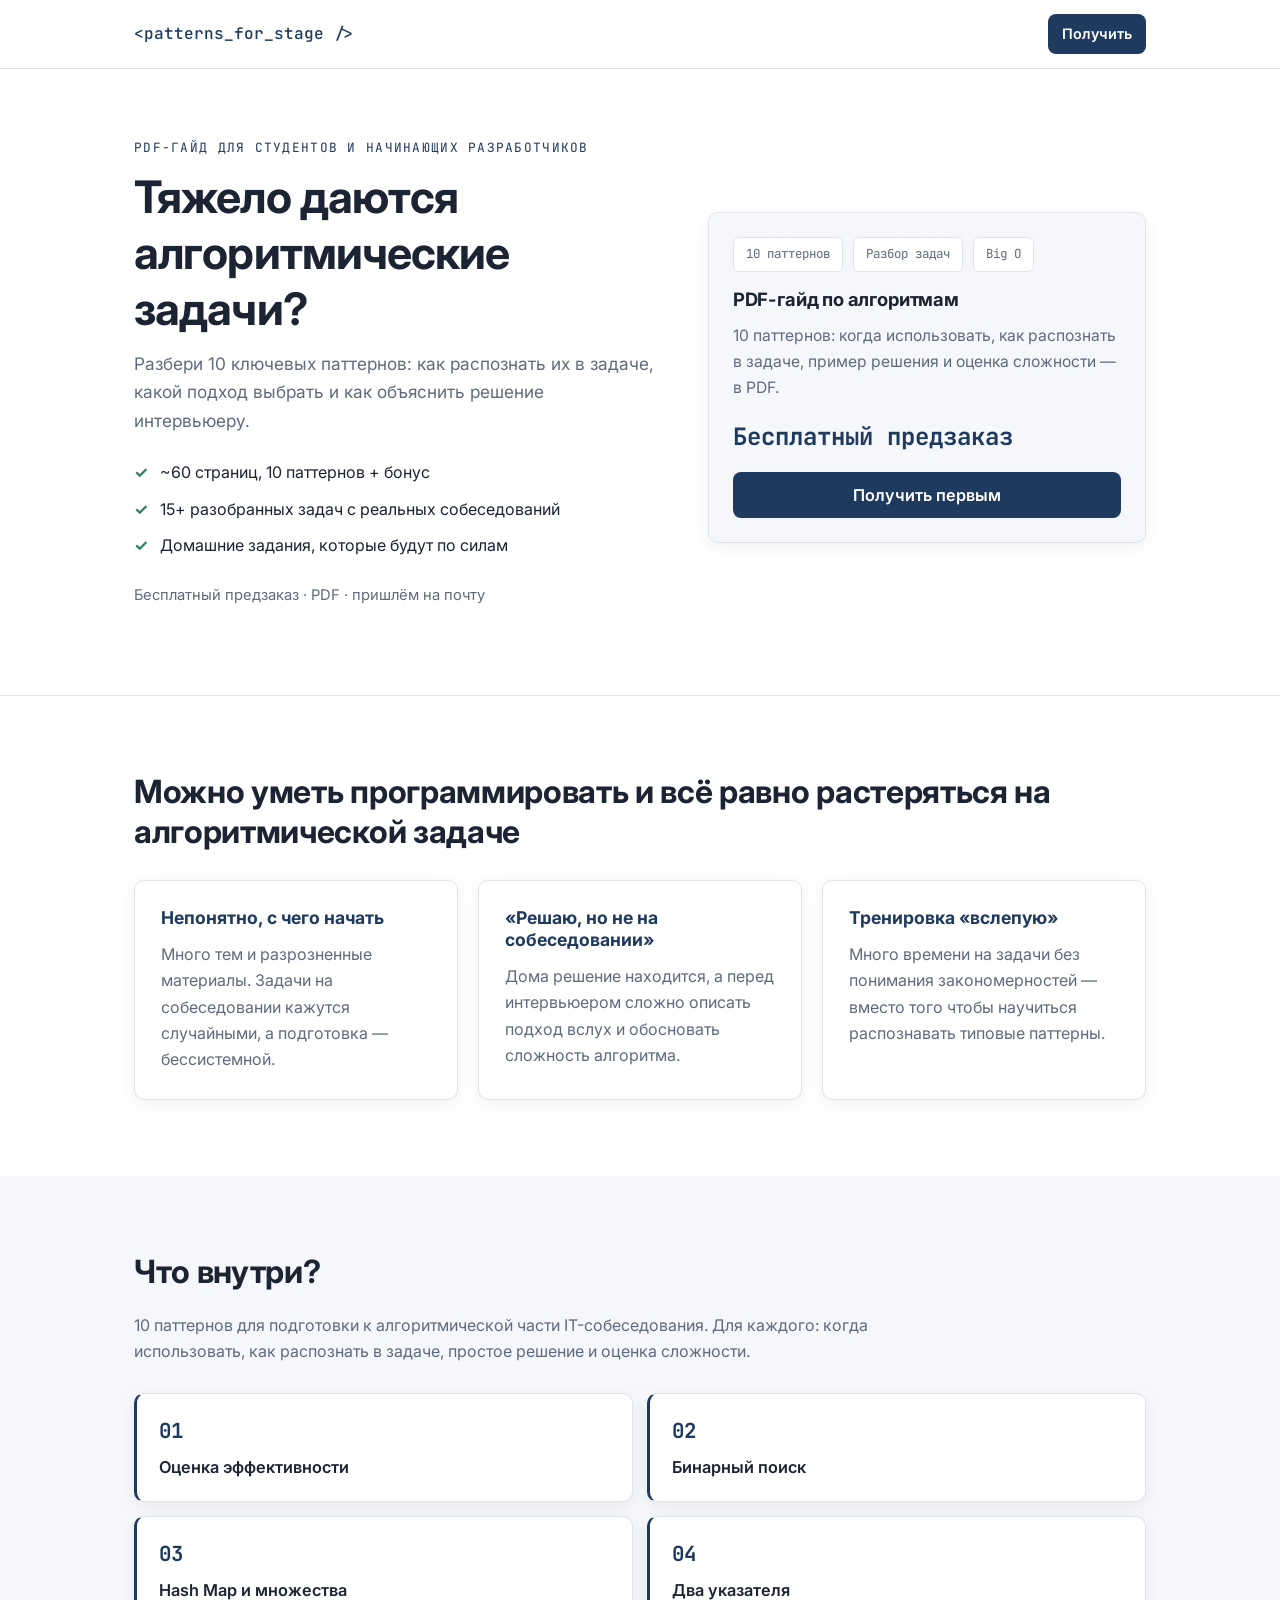
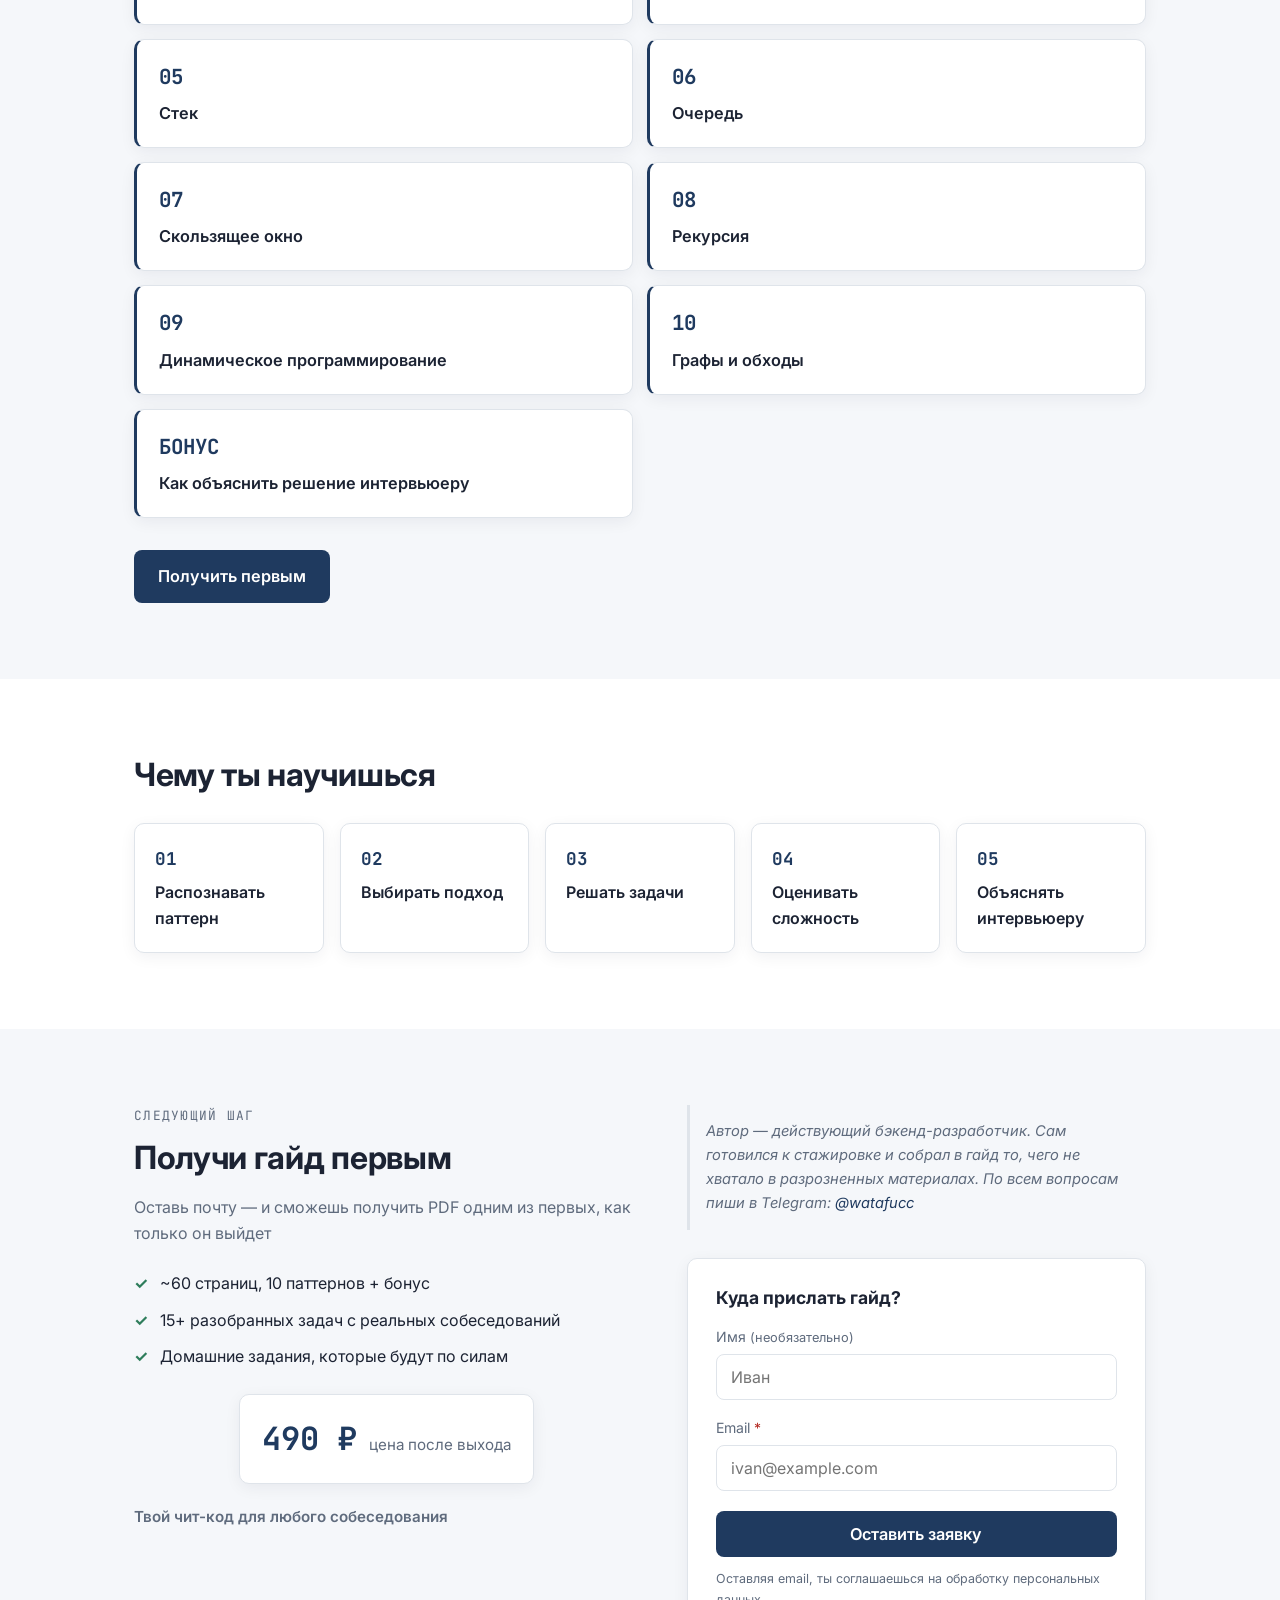
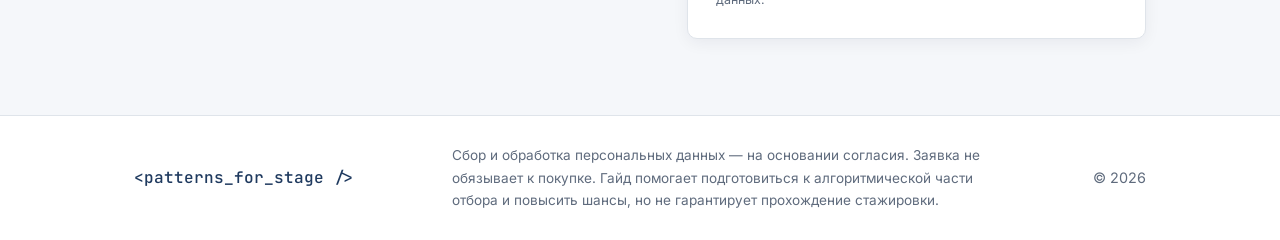
==== index.html @ c789da3f "добавил трекер-пиксель от ВК Рекламы" ====
<!DOCTYPE html>
<html lang="ru">
<head>
  <meta charset="UTF-8" />
  <meta name="viewport" content="width=device-width, initial-scale=1.0" />
  <meta name="description" content="PDF-гайд по алгоритмам: 10 паттернов для подготовки к техническому собеседованию, как распознать их в задаче и какой подход выбрать." />
  <title>PDF-гайд по алгоритмам для подготовки к IT-собеседованию</title>
  <link rel="preconnect" href="https://fonts.googleapis.com" />
  <link rel="preconnect" href="https://fonts.gstatic.com" crossorigin />
  <link href="https://fonts.googleapis.com/css2?family=JetBrains+Mono:wght@400;500;700&family=Inter:wght@400;500;600;700;800&display=swap" rel="stylesheet" />
  <link rel="stylesheet" href="styles.css" />
  <!-- Yandex.Metrika counter -->
  <script type="text/javascript">
      (function(m,e,t,r,i,k,a){
          m[i]=m[i]||function(){(m[i].a=m[i].a||[]).push(arguments)};
          m[i].l=1*new Date();
          for (var j = 0; j < document.scripts.length; j++) {if (document.scripts[j].src === r) { return; }}
          k=e.createElement(t),a=e.getElementsByTagName(t)[0],k.async=1,k.src=r,a.parentNode.insertBefore(k,a)
      })(window, document,'script','https://mc.yandex.ru/metrika/tag.js?id=112363676', 'ym');

      ym(112363676, 'init', {ssr:true, webvisor:true, clickmap:true, ecommerce:"dataLayer", referrer: document.referrer, url: location.href, accurateTrackBounce:true, trackLinks:true});
  </script>
  <noscript><div><img src="https://mc.yandex.ru/watch/112363676" style="position:absolute; left:-9999px;" alt="" /></div></noscript>
  <!-- /Yandex.Metrika counter -->
  <!-- Top.Mail.Ru counter -->
  <script type="text/javascript">
  var _tmr = window._tmr || (window._tmr = []);
  _tmr.push({id: "3796649", type: "pageView", start: (new Date()).getTime()});
  (function (d, w, id) {
    if (d.getElementById(id)) return;
    var ts = d.createElement("script"); ts.type = "text/javascript"; ts.async = true; ts.id = id;
    ts.src = "https://top-fwz1.mail.ru/js/code.js";
    var f = function () {var s = d.getElementsByTagName("script")[0]; s.parentNode.insertBefore(ts, s);};
    if (w.opera == "[object Opera]") { d.addEventListener("DOMContentLoaded", f, false); } else { f(); }
  })(document, window, "tmr-code");
  </script>
  <noscript><div><img src="https://top-fwz1.mail.ru/counter?id=3796649;js=na" style="position:absolute;left:-9999px;" alt="Top.Mail.Ru" /></div></noscript>
  <!-- /Top.Mail.Ru counter -->

</head>
<body>
  <header class="site-header">
    <div class="container header-inner">
      <span class="logo">&lt;patterns_for_stage /&gt;</span>
      <a href="#order" class="btn btn-sm btn-accent">Получить</a>
    </div>
  </header>

  <main>
    <!-- HERO -->
    <section class="hero" id="hero">
      <div class="container hero-inner">
        <div class="hero-copy">
          <p class="eyebrow">PDF-гайд для студентов и начинающих разработчиков</p>
          <h1>Тяжело даются алгоритмические задачи?</h1>
          <p class="hero-sub">
            Разбери 10 ключевых паттернов: как распознать их в задаче,
            какой подход выбрать и как объяснить решение интервьюеру.
          </p>
          <ul class="hero-checks">
            <li>~60 страниц, 10 паттернов + бонус</li>
            <li>15+ разобранных задач с реальных собеседований</li>
            <li>Домашние задания, которые будут по силам</li>
          </ul>
          <p class="hero-note">Бесплатный предзаказ · PDF · пришлём на почту</p>
        </div>
        <div class="hero-card">
          <div class="hero-card-tags">
            <span class="tag">10 паттернов</span>
            <span class="tag">Разбор задач</span>
            <span class="tag">Big O</span>
          </div>
          <h2 class="hero-card-title">PDF-гайд по алгоритмам</h2>
          <p class="hero-card-text">
            10 паттернов: когда использовать, как распознать
            в задаче, пример решения и оценка сложности — в PDF.
          </p>
          <div class="hero-card-price">Бесплатный предзаказ</div>
          <button class="btn btn-accent btn-lg btn-block" onclick="document.getElementById('order').scrollIntoView({behavior:'smooth'})">Получить первым</button>
        </div>
      </div>
    </section>

    <!-- PAINS -->
    <section class="section" id="pains">
      <div class="container">
        <h2>Можно уметь программировать и всё равно растеряться на алгоритмической задаче</h2>
        <div class="cards">
          <article class="card">
            <h3>Непонятно, с чего начать</h3>
            <p>Много тем и разрозненные материалы. Задачи на собеседовании кажутся случайными, а подготовка — бессистемной.</p>
          </article>
          <article class="card">
            <h3>«Решаю, но не на собеседовании»</h3>
            <p>Дома решение находится, а перед интервьюером сложно описать подход вслух и обосновать сложность алгоритма.</p>
          </article>
          <article class="card">
            <h3>Тренировка «вслепую»</h3>
            <p>Много времени на задачи без понимания закономерностей — вместо того чтобы научиться распознавать типовые паттерны.</p>
          </article>
        </div>
      </div>
    </section>

    <!-- CONTENT -->
    <section class="section section-alt" id="content">
      <div class="container">
        <h2>Что внутри?</h2>
        <p class="section-lead">
          10 паттернов для подготовки к алгоритмической части IT-собеседования.
          Для каждого: когда использовать, как распознать в задаче,
          простое решение и оценка сложности.
        </p>
        <ul class="structure-list">
          <li><span class="topic-num">01</span><span class="topic">Оценка эффективности</span></li>
          <li><span class="topic-num">02</span><span class="topic">Бинарный поиск</span></li>
          <li><span class="topic-num">03</span><span class="topic">Hash Map и множества</span></li>
          <li><span class="topic-num">04</span><span class="topic">Два указателя</span></li>
          <li><span class="topic-num">05</span><span class="topic">Стек</span></li>
          <li><span class="topic-num">06</span><span class="topic">Очередь</span></li>
          <li><span class="topic-num">07</span><span class="topic">Скользящее окно</span></li>
          <li><span class="topic-num">08</span><span class="topic">Рекурсия</span></li>
          <li><span class="topic-num">09</span><span class="topic">Динамическое программирование</span></li>
          <li><span class="topic-num">10</span><span class="topic">Графы и обходы</span></li>
          <li><span class="topic-num">БОНУС</span><span class="topic">Как объяснить решение интервьюеру</span></li>
        </ul>
        <a href="#order" class="btn btn-accent btn-lg">Получить первым</a>
      </div>
    </section>

    <!-- METHOD -->
    <section class="section" id="method">
      <div class="container">
        <h2>Чему ты научишься</h2>
        <ul class="method-steps">
          <li class="method-step">
            <span class="method-num">01</span>
            <span class="method-label">Распознавать паттерн</span>
          </li>
          <li class="method-step">
            <span class="method-num">02</span>
            <span class="method-label">Выбирать подход</span>
          </li>
          <li class="method-step">
            <span class="method-num">03</span>
            <span class="method-label">Решать задачи</span>
          </li>
          <li class="method-step">
            <span class="method-num">04</span>
            <span class="method-label">Оценивать сложность</span>
          </li>
          <li class="method-step">
            <span class="method-num">05</span>
            <span class="method-label">Объяснять интервьюеру</span>
          </li>
        </ul>
      </div>
    </section>

    <!-- ORDER / FORM -->
    <section class="section section-order" id="order">
      <div class="container order-inner">
        <div class="order-copy">
          <p class="eyebrow">Следующий шаг</p>
          <h2>Получи гайд первым</h2>
          <p>
            Оставь почту — и сможешь получить PDF одним из первых, как только он
            выйдет
          </p>
          <ul class="hero-checks">
            <li>~60 страниц, 10 паттернов + бонус</li>
            <li>15+ разобранных задач с реальных собеседований</li>
            <li>Домашние задания, которые будут по силам</li>
          </ul>
          <div class="order-price">
            <span class="order-price-amount">490 ₽</span>
            <span class="order-price-label">цена после выхода</span>
          </div>
          <p class="order-note">Твой чит-код для любого собеседования</p>
        </div>
        <div class="order-aside">
          <p class="author-note">
            Автор — действующий бэкенд-разработчик. Сам готовился к стажировке
            и собрал в гайд то, чего не хватало в разрозненных материалах.
            По всем вопросам пиши в Telegram:
            <a href="https://t.me/watafucc" target="_blank" rel="noopener">@watafucc</a>
          </p>
          <form class="lead-form" id="lead-form" novalidate>
            <h3>Куда прислать гайд?</h3>
            <label for="name">Имя <span class="optional">(необязательно)</span></label>
            <input type="text" id="name" name="name" placeholder="Иван" />
            <label for="email">Email <span class="required">*</span></label>
            <input type="email" id="email" name="email" placeholder="ivan@example.com" required />

            <button type="submit" class="btn btn-accent btn-lg btn-block" id="submit-btn">Оставить заявку</button>
            <p class="form-status" id="form-status" role="status"></p>
            <p class="form-privacy">Оставляя email, ты соглашаешься на обработку персональных данных.</p>
          </form>
        </div>
      </div>
    </section>
  </main>

  <footer class="site-footer">
    <div class="container footer-inner">
      <span class="logo">&lt;patterns_for_stage /&gt;</span>
      <p class="footer-note">
        Сбор и обработка персональных данных — на основании согласия. Заявка не
        обязывает к покупке. Гайд помогает подготовиться к алгоритмической
        части отбора и повысить шансы, но не гарантирует прохождение стажировки.
      </p>
      <span class="footer-year">© 2026</span>
    </div>
  </footer>

  <script src="script.js"></script>
</body>
</html>
---- styles.css ----
:root {
  --bg: #ffffff;
  --bg-alt: #f5f7fa;
  --surface: #ffffff;
  --border: #dfe4ea;
  --text: #1c2333;
  --text-dim: #5f6b7d;
  --accent: #1f3a5f;
  --accent-strong: #162a44;
  --accent-contrast: #ffffff;
  --ok: #2e7d5b;
  --err: #b3261e;

  --font-sans: "Inter", system-ui, -apple-system, "Segoe UI", sans-serif;
  --font-mono: "JetBrains Mono", ui-monospace, "SFMono-Regular", monospace;

  --radius: 10px;
  --container: 1060px;
  --shadow: 0 4px 16px rgba(15, 25, 45, 0.06);
}

* { box-sizing: border-box; }

html { scroll-behavior: smooth; }

body {
  margin: 0;
  font-family: var(--font-sans);
  background: var(--bg);
  color: var(--text);
  line-height: 1.65;
  -webkit-font-smoothing: antialiased;
}

.container {
  width: 100%;
  max-width: var(--container);
  margin: 0 auto;
  padding: 0 24px;
}

h1, h2, h3 { line-height: 1.25; margin: 0 0 12px; font-weight: 700; }

h1 { font-size: clamp(1.9rem, 4.5vw, 2.8rem); letter-spacing: -0.02em; }
h2 { font-size: clamp(1.4rem, 3.4vw, 2rem); letter-spacing: -0.01em; }
h3 { font-size: 1.1rem; }

p { margin: 0 0 12px; }

a { color: var(--accent); text-decoration: none; }
a:hover { text-decoration: underline; }

/* ------- Header ------- */
.site-header {
  position: sticky;
  top: 0;
  z-index: 20;
  background: rgba(255, 255, 255, 0.92);
  backdrop-filter: blur(8px);
  border-bottom: 1px solid var(--border);
}
.header-inner {
  display: flex;
  align-items: center;
  justify-content: space-between;
  gap: 16px;
  padding-top: 14px;
  padding-bottom: 14px;
}
.logo {
  font-family: var(--font-mono);
  font-weight: 500;
  color: var(--accent);
  white-space: nowrap;
}
.header-nav {
  display: flex;
  align-items: center;
  gap: 20px;
  font-size: 0.95rem;
}
.header-nav > a:not(.btn) { color: var(--text-dim); }
.header-nav > a:not(.btn):hover { color: var(--text); }

/* ------- Buttons ------- */
.btn {
  display: inline-flex;
  align-items: center;
  justify-content: center;
  text-align: center;
  gap: 8px;
  border: 1px solid var(--border);
  background: var(--surface);
  color: var(--text);
  border-radius: 8px;
  padding: 11px 18px;
  font-weight: 600;
  font-size: 1rem;
  cursor: pointer;
  transition: background 0.12s ease, box-shadow 0.12s ease;
  text-decoration: none;
  font-family: var(--font-sans);
}
.btn:hover { text-decoration: none; background: var(--bg-alt); }
.btn-sm { padding: 8px 14px; font-size: 0.9rem; }
.btn-lg { padding: 13px 24px; font-size: 1.02rem; }
.btn-block { width: 100%; }
.btn-accent { background: var(--accent); color: var(--accent-contrast); border: none; }
.btn-accent:hover { background: var(--accent-strong); }
.btn:disabled { opacity: 0.6; cursor: not-allowed; }

/* ------- Sections ------- */
.section { padding: 76px 0; }
.section-alt { background: var(--bg-alt); }

.eyebrow {
  font-family: var(--font-mono);
  font-size: 0.8rem;
  text-transform: uppercase;
  letter-spacing: 0.1em;
  color: var(--accent);
  margin-bottom: 12px;
}
.section .container > h2 { margin-bottom: 28px; }
.section-lead { color: var(--text-dim); max-width: 52rem; margin: -8px 0 28px; }
.section-note { color: var(--text-dim); margin: 4px 0 28px; font-size: 0.95rem; }

/* ------- Hero ------- */
.hero {
  padding: 68px 0 76px;
  border-bottom: 1px solid var(--border);
  background: var(--bg);
}
.hero-inner {
  display: grid;
  grid-template-columns: 1.2fr 1fr;
  gap: 48px;
  align-items: center;
}
.hero-sub { font-size: 1.08rem; color: var(--text-dim); max-width: 34rem; }
.hero-offer { font-size: 1.05rem; color: var(--text); max-width: 34rem; margin-top: 20px; }
.hero-note { color: var(--text-dim); font-size: 0.92rem; margin-top: 20px; }

.hero-checks { list-style: none; padding: 0; margin: 24px 0 24px; display: grid; gap: 10px; }
.hero-checks li { position: relative; padding-left: 26px; color: var(--text); }
.hero-checks li::before {
  content: "✓";
  position: absolute;
  left: 0;
  top: 0;
  color: var(--ok);
  font-weight: 700;
}

.hero-card {
  background: var(--bg-alt);
  border: 1px solid var(--border);
  border-radius: var(--radius);
  padding: 24px;
  box-shadow: var(--shadow);
}
.hero-card-title { margin: 0 0 12px; font-size: 1.15rem; }
.hero-card-text { color: var(--text-dim); margin: 0 0 16px; font-size: 0.98rem; }
.hero-card-price {
  font-family: var(--font-mono);
  font-size: 1.5rem;
  font-weight: 700;
  color: var(--accent);
  margin-bottom: 16px;
}
.hero-card-tags { display: flex; gap: 10px; flex-wrap: wrap; margin-bottom: 16px; }
.tag {
  font-family: var(--font-mono);
  font-size: 0.78rem;
  padding: 6px 12px;
  border: 1px solid var(--border);
  border-radius: 6px;
  color: var(--text-dim);
  background: var(--bg);
}

/* ------- Cards (pains) ------- */
.cards { display: grid; grid-template-columns: repeat(3, 1fr); gap: 20px; }
.card {
  background: var(--surface);
  border: 1px solid var(--border);
  border-radius: var(--radius);
  padding: 26px;
  box-shadow: var(--shadow);
}
.card h3 { color: var(--accent); }
.card p { color: var(--text-dim); margin: 0; }

/* ------- Benefits ------- */
.benefits { display: grid; gap: 16px; }
.benefit {
  display: flex;
  gap: 20px;
  background: var(--surface);
  border: 1px solid var(--border);
  border-radius: var(--radius);
  padding: 20px 24px;
  box-shadow: var(--shadow);
  align-items: flex-start;
}
.benefit-num {
  font-family: var(--font-mono);
  color: var(--accent);
  font-size: 1.1rem;
  font-weight: 600;
  flex-shrink: 0;
  padding-top: 2px;
}
.benefit p { color: var(--text-dim); margin: 0; }
.benefit h3 { margin-bottom: 6px; }

/* ------- Structure ------- */
.structure-list {
  list-style: none;
  padding: 0;
  margin: 0;
  display: grid;
  grid-template-columns: repeat(2, 1fr);
  gap: 14px;
}
.structure-list li {
  display: flex;
  flex-direction: column;
  gap: 6px;
  background: var(--surface);
  border: 1px solid var(--border);
  border-left: 3px solid var(--accent);
  border-radius: var(--radius);
  padding: 20px 22px;
  box-shadow: var(--shadow);
  transition: transform 0.12s ease, box-shadow 0.12s ease, border-color 0.12s ease;
}
.structure-list li:hover {
  transform: translateY(-2px);
  box-shadow: 0 8px 20px rgba(15, 25, 45, 0.1);
  border-left-color: var(--accent-strong);
}
.topic { font-weight: 600; font-size: 1.02rem; }
.topic-num {
  font-family: var(--font-mono);
  color: var(--accent);
  font-size: 1.3rem;
  font-weight: 700;
}

#content .btn { margin-top: 32px; }

/* ------- Method ------- */
.method-steps {
  list-style: none;
  padding: 0;
  margin: 0;
  display: grid;
  grid-template-columns: repeat(5, 1fr);
  gap: 16px;
}
.method-step {
  display: flex;
  flex-direction: column;
  gap: 6px;
  background: var(--surface);
  border: 1px solid var(--border);
  border-radius: var(--radius);
  padding: 20px;
  box-shadow: var(--shadow);
}
.method-num {
  font-family: var(--font-mono);
  color: var(--accent);
  font-size: 1.1rem;
  font-weight: 700;
}
.method-label { font-weight: 600; }

/* ------- Order / Form ------- */
.section-order { background: var(--bg-alt); }
.order-inner { display: grid; grid-template-columns: 1.1fr 1fr; gap: 48px; align-items: start; }
.order-copy h2 { margin-bottom: 16px; }
.order-copy p { color: var(--text-dim); }

.order-price {
  display: flex;
  width: fit-content;
  margin: 0 auto;
  align-items: baseline;
  gap: 12px;
  flex-wrap: wrap;
  justify-content: center;
  background: var(--surface);
  border: 1px solid var(--border);
  border-radius: var(--radius);
  padding: 18px 22px;
  box-shadow: var(--shadow);
}
.order-price-amount {
  font-family: var(--font-mono);
  font-size: 2rem;
  font-weight: 700;
  color: var(--accent);
}
.order-price-label { color: var(--text-dim); font-size: 0.95rem; }

.order-note {
  color: var(--accent);
  font-size: 0.95rem;
  font-weight: 600;
  margin-top: 20px;
}

.order-aside { display: grid; gap: 16px; }
.author-note {
  color: var(--text-dim);
  font-size: 0.92rem;
  font-style: italic;
  padding: 14px 16px;
  border-left: 3px solid var(--border);
}

.lead-form {
  display: grid;
  background: var(--surface);
  border: 1px solid var(--border);
  border-radius: var(--radius);
  padding: 28px;
  box-shadow: var(--shadow);
}
.lead-form h3 { margin-bottom: 8px; }
.lead-form label { font-size: 0.88rem; color: var(--text-dim); margin: 16px 0 6px; }
.lead-form label:first-of-type { margin-top: 8px; }
.lead-form .optional { color: var(--text-dim); font-weight: 400; font-size: 0.8rem; }
.lead-form .required { color: var(--err); }
.lead-form input,
.lead-form select,
.lead-form textarea {
  font-family: inherit;
  font-size: 1rem;
  color: var(--text);
  background: var(--bg);
  border: 1px solid var(--border);
  border-radius: 8px;
  padding: 12px 14px;
  width: 100%;
  transition: border-color 0.12s ease, box-shadow 0.12s ease;
}
.lead-form input:focus,
.lead-form select:focus,
.lead-form textarea:focus {
  outline: none;
  border-color: var(--accent);
  box-shadow: 0 0 0 3px rgba(31, 58, 95, 0.12);
}
.lead-form input.invalid { border-color: var(--err); }
.lead-form textarea { resize: vertical; }
.lead-form .btn { margin-top: 20px; }

.form-status {
  margin-top: 14px;
  font-size: 0.95rem;
  min-height: 1.4em;
  padding: 10px 14px;
  border-radius: 8px;
  display: none;
}
.form-status.ok { display: block; background: rgba(46, 125, 91, 0.08); border: 1px solid var(--ok); color: var(--ok); }
.form-status.err { display: block; background: rgba(179, 38, 30, 0.08); border: 1px solid var(--err); color: var(--err); }
.form-privacy { font-size: 0.78rem; color: var(--text-dim); margin: 12px 0 0; }

/* ------- Footer ------- */
.site-footer { border-top: 1px solid var(--border); padding: 28px 0; background: var(--bg); }
.footer-inner { display: flex; align-items: center; justify-content: space-between; gap: 16px; flex-wrap: wrap; }
.footer-note { color: var(--text-dim); font-size: 0.85rem; margin: 0; max-width: 34rem; }
.footer-year { color: var(--text-dim); font-size: 0.9rem; }

/* ------- Responsive ------- */
@media (max-width: 920px) {
  .hero-inner, .order-inner { grid-template-columns: 1fr; }
  .header-nav a:not(.btn):not(.logo) { display: none; }
  .cards { grid-template-columns: 1fr; }
  .structure-list { grid-template-columns: 1fr; }
  .method-steps { grid-template-columns: repeat(2, 1fr); }
}

@media (max-width: 560px) {
  .section { padding: 52px 0; }
  .hero { padding: 44px 0 52px; }
  .method-steps { grid-template-columns: 1fr; }
  .structure-list li { flex-direction: column; align-items: flex-start; gap: 6px; }
  .lead-form { padding: 20px; }
}
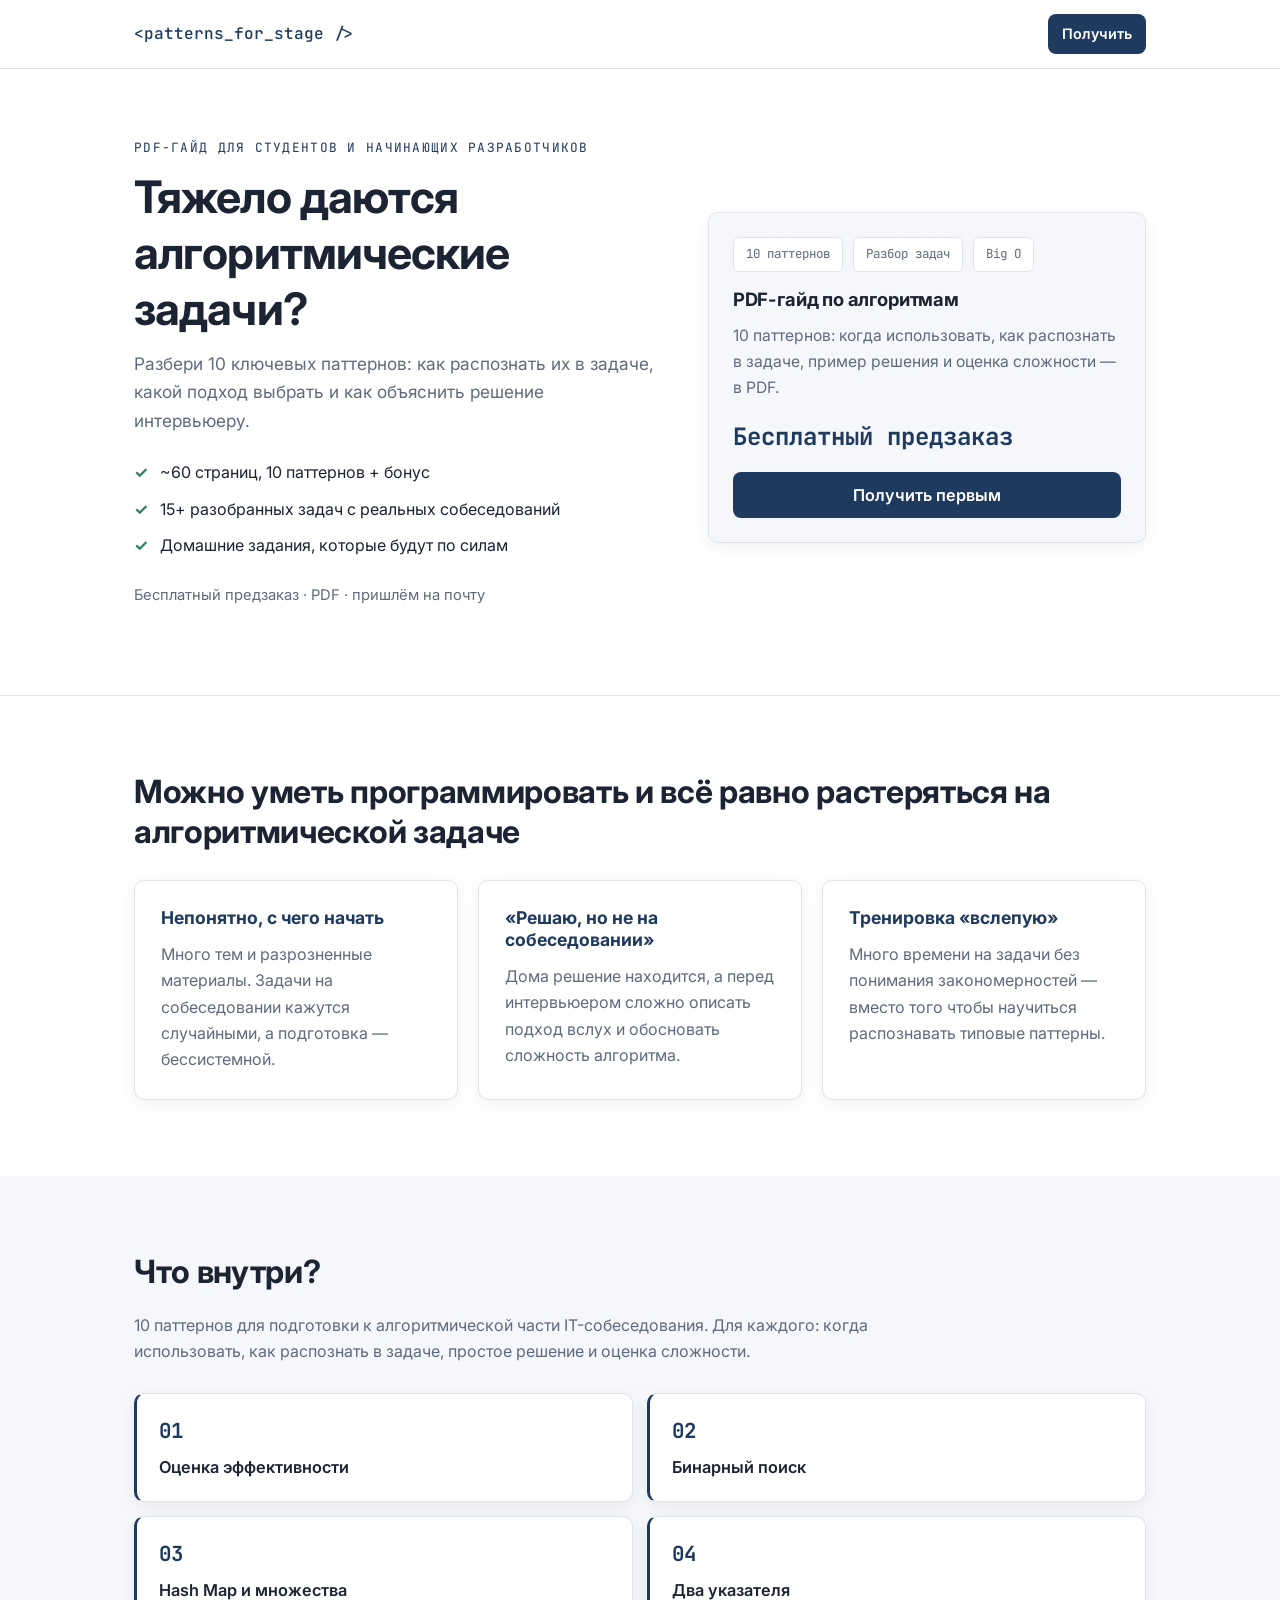
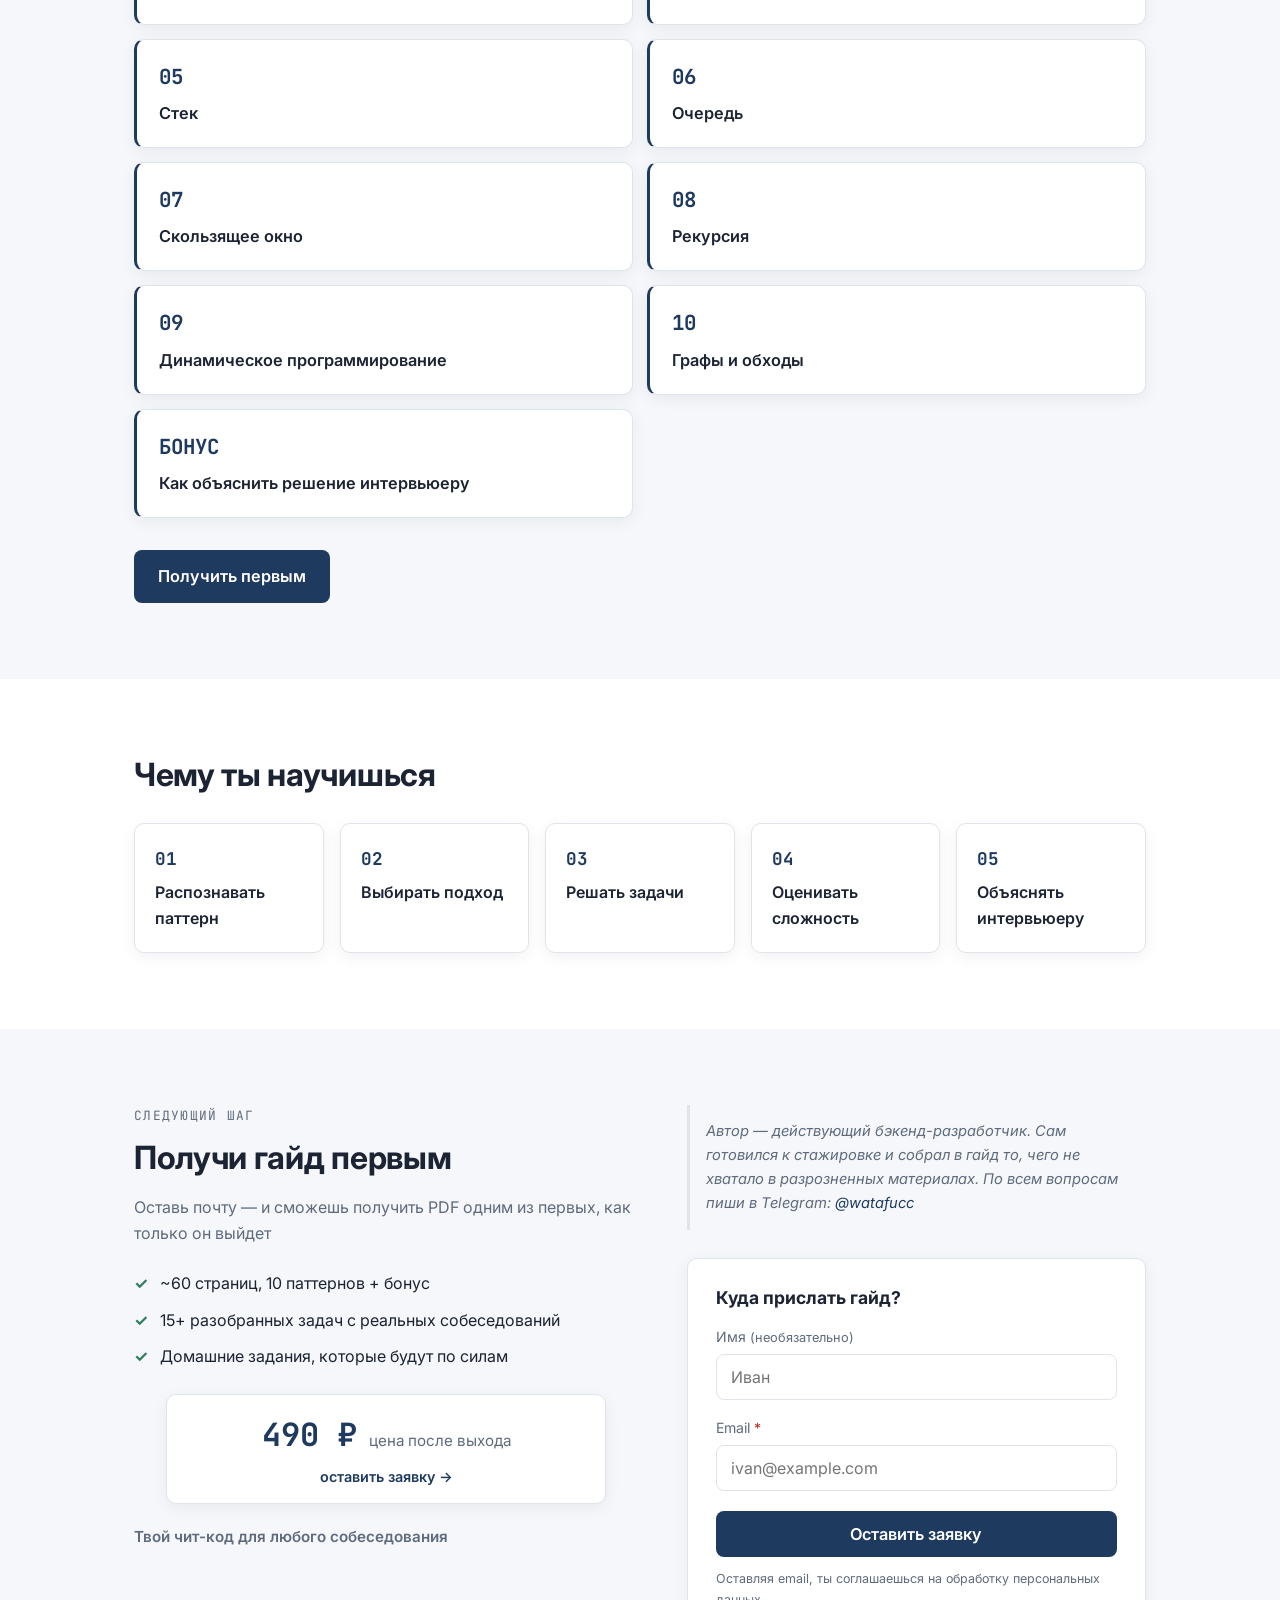
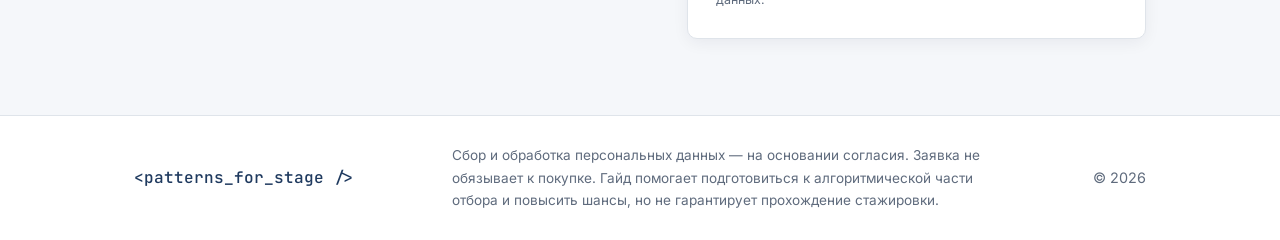
==== commit 59d90ce8: "скоролл к форме и кликабельная карточка цены, новый текст успеха" ====
--- a/index.html
+++ b/index.html
@@ -42,7 +42,7 @@
   <header class="site-header">
     <div class="container header-inner">
       <span class="logo">&lt;patterns_for_stage /&gt;</span>
-      <a href="#order" class="btn btn-sm btn-accent">Получить</a>
+      <a href="#lead-form" class="btn btn-sm btn-accent">Получить</a>
     </div>
   </header>
 
@@ -76,7 +76,7 @@
             в задаче, пример решения и оценка сложности — в PDF.
           </p>
           <div class="hero-card-price">Бесплатный предзаказ</div>
-          <button class="btn btn-accent btn-lg btn-block" onclick="document.getElementById('order').scrollIntoView({behavior:'smooth'})">Получить первым</button>
+          <button class="btn btn-accent btn-lg btn-block" onclick="document.getElementById('lead-form').scrollIntoView({behavior:'smooth'})">Получить первым</button>
         </div>
       </div>
     </section>
@@ -124,7 +124,7 @@
           <li><span class="topic-num">10</span><span class="topic">Графы и обходы</span></li>
           <li><span class="topic-num">БОНУС</span><span class="topic">Как объяснить решение интервьюеру</span></li>
         </ul>
-        <a href="#order" class="btn btn-accent btn-lg">Получить первым</a>
+        <a href="#lead-form" class="btn btn-accent btn-lg">Получить первым</a>
       </div>
     </section>
 
@@ -172,10 +172,11 @@
             <li>15+ разобранных задач с реальных собеседований</li>
             <li>Домашние задания, которые будут по силам</li>
           </ul>
-          <div class="order-price">
+          <button type="button" class="order-price" aria-label="Оставить заявку">
             <span class="order-price-amount">490 ₽</span>
             <span class="order-price-label">цена после выхода</span>
-          </div>
+            <span class="order-price-hint" aria-hidden="true">оставить заявку →</span>
+          </button>
           <p class="order-note">Твой чит-код для любого собеседования</p>
         </div>
         <div class="order-aside">
--- a/styles.css
+++ b/styles.css
@@ -21,7 +21,7 @@
 
 * { box-sizing: border-box; }
 
-html { scroll-behavior: smooth; }
+html { scroll-behavior: smooth; scroll-padding-top: 84px; }
 
 body {
   margin: 0;
@@ -296,6 +296,21 @@
   border-radius: var(--radius);
   padding: 18px 22px;
   box-shadow: var(--shadow);
+  font-family: var(--font-sans);
+  color: var(--text);
+  cursor: pointer;
+  text-align: center;
+  transition: box-shadow 0.12s ease, border-color 0.12s ease, transform 0.12s ease;
+}
+.order-price:hover {
+  border-color: var(--accent);
+  box-shadow: 0 8px 20px rgba(15, 25, 45, 0.1);
+  transform: translateY(-1px);
+}
+.order-price:focus-visible {
+  outline: none;
+  box-shadow: 0 0 0 3px rgba(31, 58, 95, 0.12);
+  border-color: var(--accent);
 }
 .order-price-amount {
   font-family: var(--font-mono);
@@ -304,6 +319,12 @@
   color: var(--accent);
 }
 .order-price-label { color: var(--text-dim); font-size: 0.95rem; }
+.order-price-hint {
+  color: var(--accent);
+  font-size: 0.9rem;
+  font-weight: 600;
+  width: 100%;
+}
 
 .order-note {
   color: var(--accent);
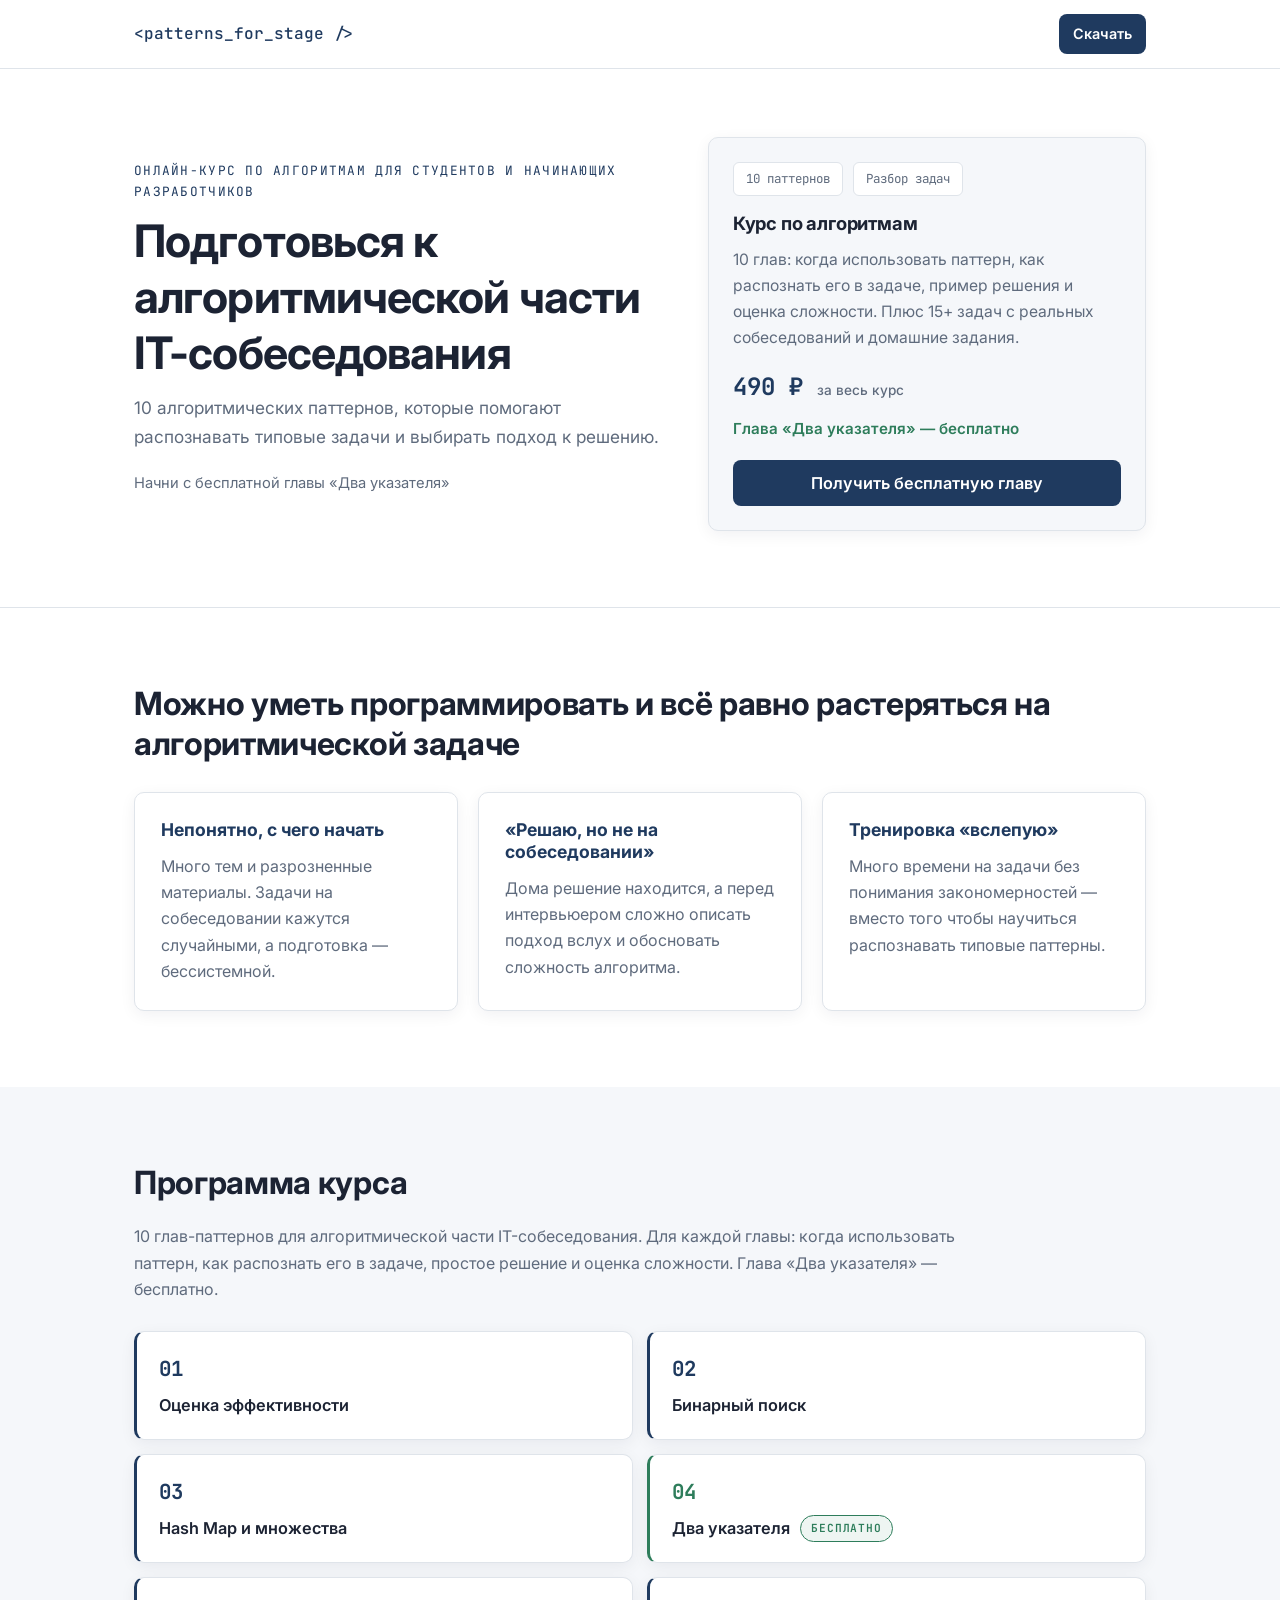
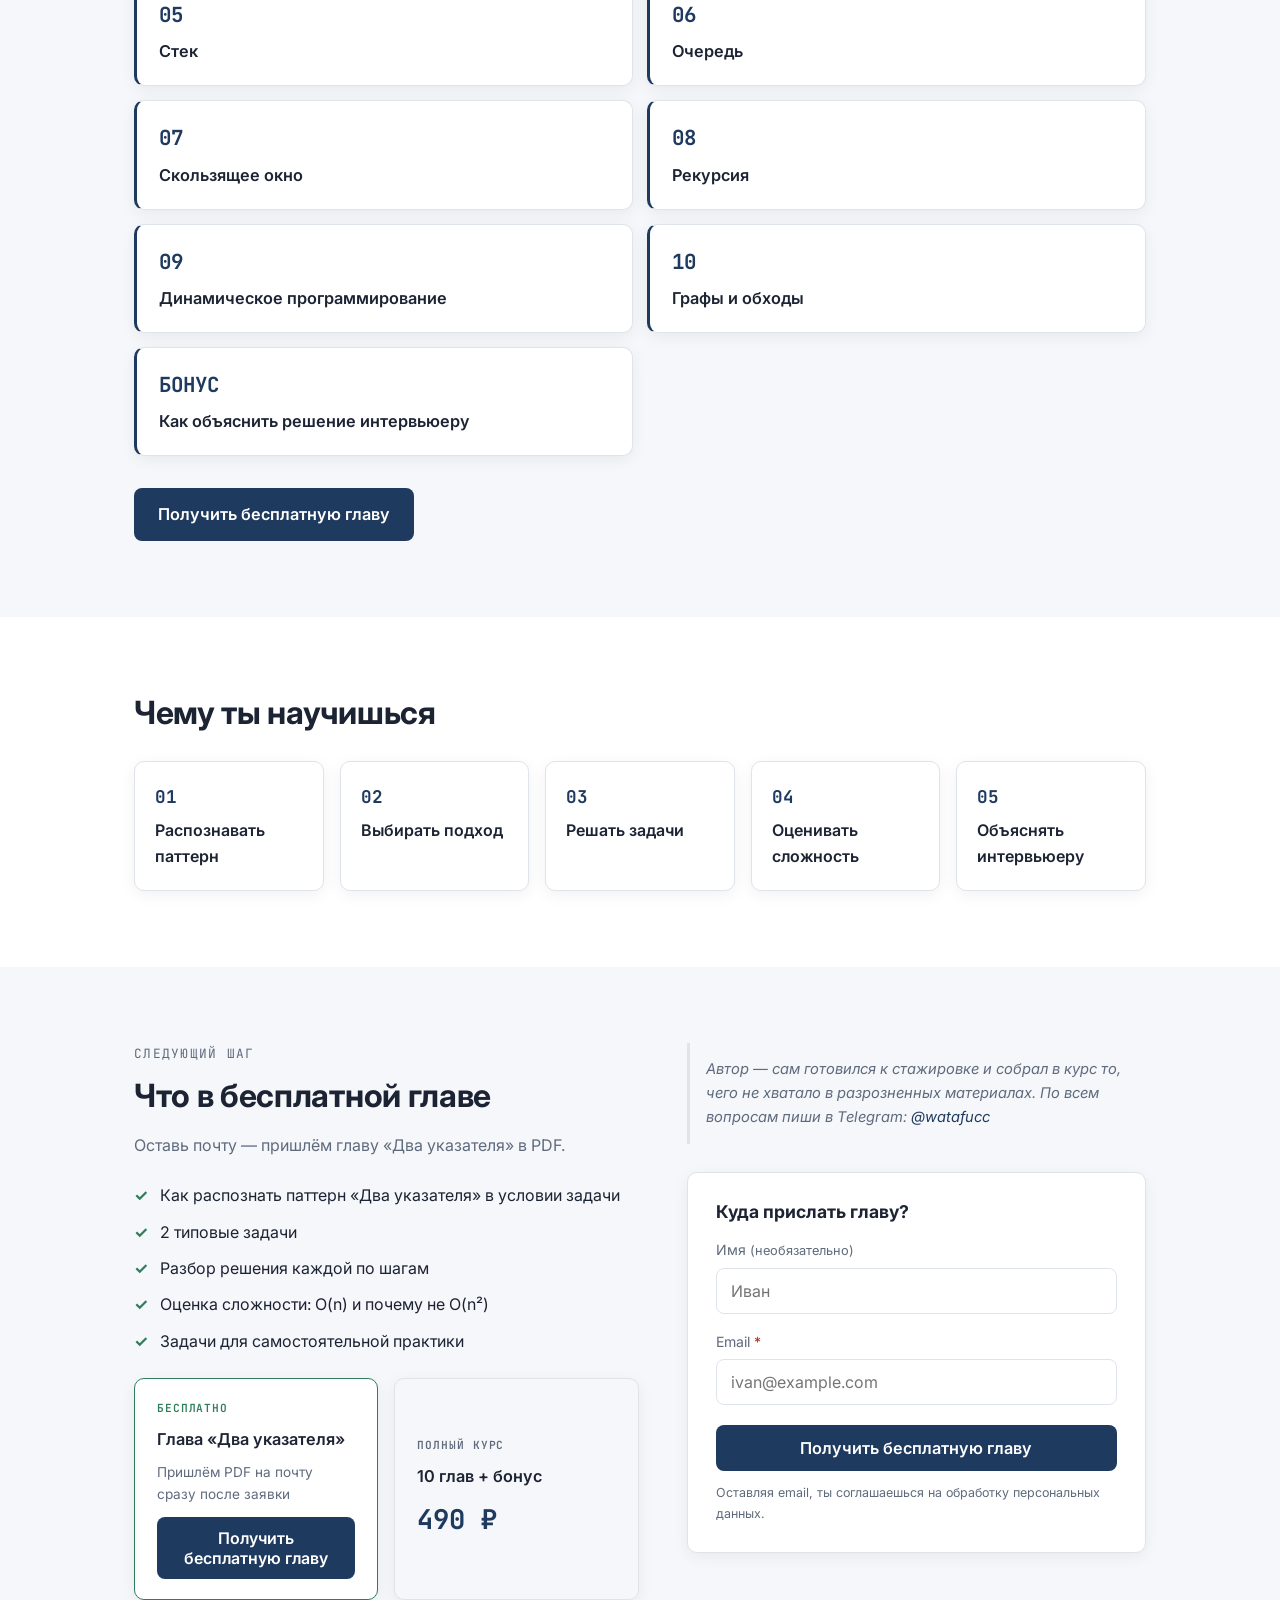
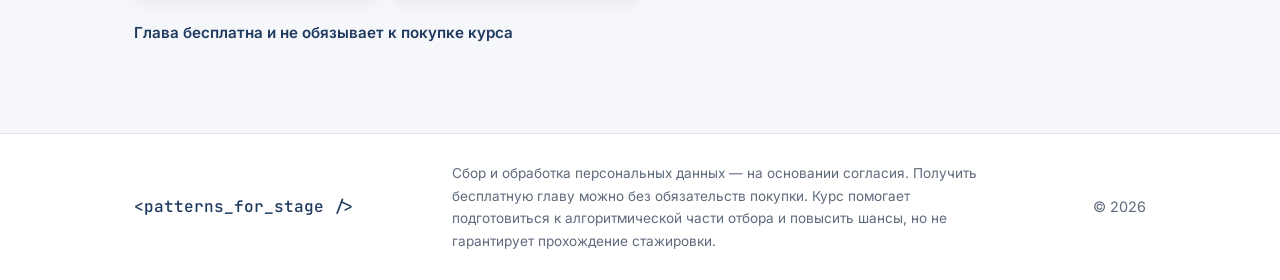
==== commit 721e88cd: "переделал лендинг под курс: оффер вместо вопроса, бесплатная глава «Два указателя» в лид-магнит, отд" ====
--- a/index.html
+++ b/index.html
@@ -3,8 +3,8 @@
 <head>
   <meta charset="UTF-8" />
   <meta name="viewport" content="width=device-width, initial-scale=1.0" />
-  <meta name="description" content="PDF-гайд по алгоритмам: 10 паттернов для подготовки к техническому собеседованию, как распознать их в задаче и какой подход выбрать." />
-  <title>PDF-гайд по алгоритмам для подготовки к IT-собеседованию</title>
+  <meta name="description" content="Курс по алгоритмам в PDF: 10 паттернов для подготовки к техническому собеседованию, 15+ разобранных задач. Глава «Два указателя» — бесплатно." />
+  <title>Курс по алгоритмам для IT-собеседований: 10 паттернов, бесплатная глава</title>
   <link rel="preconnect" href="https://fonts.googleapis.com" />
   <link rel="preconnect" href="https://fonts.gstatic.com" crossorigin />
   <link href="https://fonts.googleapis.com/css2?family=JetBrains+Mono:wght@400;500;700&family=Inter:wght@400;500;600;700;800&display=swap" rel="stylesheet" />
@@ -42,7 +42,7 @@
   <header class="site-header">
     <div class="container header-inner">
       <span class="logo">&lt;patterns_for_stage /&gt;</span>
-      <a href="#lead-form" class="btn btn-sm btn-accent">Получить</a>
+      <a href="#lead-form" class="btn btn-sm btn-accent">Скачать</a>
     </div>
   </header>
 
@@ -51,32 +51,28 @@
     <section class="hero" id="hero">
       <div class="container hero-inner">
         <div class="hero-copy">
-          <p class="eyebrow">PDF-гайд для студентов и начинающих разработчиков</p>
-          <h1>Тяжело даются алгоритмические задачи?</h1>
+          <p class="eyebrow">Онлайн-курс по алгоритмам для студентов и начинающих разработчиков</p>
+          <h1>Подготовься к алгоритмической части IT-собеседования</h1>
           <p class="hero-sub">
-            Разбери 10 ключевых паттернов: как распознать их в задаче,
-            какой подход выбрать и как объяснить решение интервьюеру.
+            10 алгоритмических паттернов, которые помогают распознавать
+            типовые задачи и выбирать подход к решению.
           </p>
-          <ul class="hero-checks">
-            <li>~60 страниц, 10 паттернов + бонус</li>
-            <li>15+ разобранных задач с реальных собеседований</li>
-            <li>Домашние задания, которые будут по силам</li>
-          </ul>
-          <p class="hero-note">Бесплатный предзаказ · PDF · пришлём на почту</p>
+          <p class="hero-note">Начни с бесплатной главы «Два указателя»</p>
         </div>
         <div class="hero-card">
           <div class="hero-card-tags">
             <span class="tag">10 паттернов</span>
             <span class="tag">Разбор задач</span>
-            <span class="tag">Big O</span>
           </div>
-          <h2 class="hero-card-title">PDF-гайд по алгоритмам</h2>
+          <h2 class="hero-card-title">Курс по алгоритмам</h2>
           <p class="hero-card-text">
-            10 паттернов: когда использовать, как распознать
-            в задаче, пример решения и оценка сложности — в PDF.
+            10 глав: когда использовать паттерн, как распознать
+            его в задаче, пример решения и оценка сложности.
+            Плюс 15+ задач с реальных собеседований и домашние задания.
           </p>
-          <div class="hero-card-price">Бесплатный предзаказ</div>
-          <button class="btn btn-accent btn-lg btn-block" onclick="document.getElementById('lead-form').scrollIntoView({behavior:'smooth'})">Получить первым</button>
+          <div class="hero-card-price">490 ₽ <small>за весь курс</small></div>
+          <p class="hero-card-free">Глава «Два указателя» — бесплатно</p>
+          <button class="btn btn-accent btn-lg btn-block" onclick="document.getElementById('lead-form').scrollIntoView({behavior:'smooth'})">Получить бесплатную главу</button>
         </div>
       </div>
     </section>
@@ -105,17 +101,23 @@
     <!-- CONTENT -->
     <section class="section section-alt" id="content">
       <div class="container">
-        <h2>Что внутри?</h2>
+        <h2>Программа курса</h2>
         <p class="section-lead">
-          10 паттернов для подготовки к алгоритмической части IT-собеседования.
-          Для каждого: когда использовать, как распознать в задаче,
-          простое решение и оценка сложности.
+          10 глав-паттернов для алгоритмической части IT-собеседования.
+          Для каждой главы: когда использовать паттерн, как распознать его в задаче,
+          простое решение и оценка сложности. Глава «Два указателя» — бесплатно.
         </p>
         <ul class="structure-list">
           <li><span class="topic-num">01</span><span class="topic">Оценка эффективности</span></li>
           <li><span class="topic-num">02</span><span class="topic">Бинарный поиск</span></li>
           <li><span class="topic-num">03</span><span class="topic">Hash Map и множества</span></li>
-          <li><span class="topic-num">04</span><span class="topic">Два указателя</span></li>
+          <li class="is-free">
+            <span class="topic-num">04</span>
+            <span class="topic-row">
+              <span class="topic">Два указателя</span>
+              <span class="topic-badge">Бесплатно</span>
+            </span>
+          </li>
           <li><span class="topic-num">05</span><span class="topic">Стек</span></li>
           <li><span class="topic-num">06</span><span class="topic">Очередь</span></li>
           <li><span class="topic-num">07</span><span class="topic">Скользящее окно</span></li>
@@ -124,7 +126,7 @@
           <li><span class="topic-num">10</span><span class="topic">Графы и обходы</span></li>
           <li><span class="topic-num">БОНУС</span><span class="topic">Как объяснить решение интервьюеру</span></li>
         </ul>
-        <a href="#lead-form" class="btn btn-accent btn-lg">Получить первым</a>
+        <a href="#lead-form" class="btn btn-accent btn-lg">Получить бесплатную главу</a>
       </div>
     </section>
 
@@ -162,38 +164,45 @@
       <div class="container order-inner">
         <div class="order-copy">
           <p class="eyebrow">Следующий шаг</p>
-          <h2>Получи гайд первым</h2>
-          <p>
-            Оставь почту — и сможешь получить PDF одним из первых, как только он
-            выйдет
-          </p>
+          <h2>Что в бесплатной главе</h2>
+          <p>Оставь почту — пришлём главу «Два указателя» в PDF.</p>
           <ul class="hero-checks">
-            <li>~60 страниц, 10 паттернов + бонус</li>
-            <li>15+ разобранных задач с реальных собеседований</li>
-            <li>Домашние задания, которые будут по силам</li>
+            <li>Как распознать паттерн «Два указателя» в условии задачи</li>
+            <li>2 типовые задачи</li>
+            <li>Разбор решения каждой по шагам</li>
+            <li>Оценка сложности: O(n) и почему не O(n²)</li>
+            <li>Задачи для самостоятельной практики</li>
           </ul>
-          <button type="button" class="order-price" aria-label="Оставить заявку">
-            <span class="order-price-amount">490 ₽</span>
-            <span class="order-price-label">цена после выхода</span>
-            <span class="order-price-hint" aria-hidden="true">оставить заявку →</span>
-          </button>
-          <p class="order-note">Твой чит-код для любого собеседования</p>
+          <div class="order-offers">
+            <div class="offer offer-free">
+              <span class="offer-label">Бесплатно</span>
+              <span class="offer-title">Глава «Два указателя»</span>
+              <span class="offer-hint">Пришлём PDF на почту сразу после заявки</span>
+              <button type="button" class="btn btn-accent btn-block js-scroll-form">Получить бесплатную главу</button>
+            </div>
+            <div class="offer offer-full">
+              <span class="offer-label">Полный курс</span>
+              <span class="offer-title">10 глав + бонус</span>
+              <span class="offer-price">490 ₽</span>
+            </div>
+          </div>
+          <p class="order-note">Глава бесплатна и не обязывает к покупке курса</p>
         </div>
         <div class="order-aside">
           <p class="author-note">
-            Автор — действующий бэкенд-разработчик. Сам готовился к стажировке
-            и собрал в гайд то, чего не хватало в разрозненных материалах.
+            Автор — сам готовился к стажировке
+            и собрал в курс то, чего не хватало в разрозненных материалах.
             По всем вопросам пиши в Telegram:
             <a href="https://t.me/watafucc" target="_blank" rel="noopener">@watafucc</a>
           </p>
           <form class="lead-form" id="lead-form" novalidate>
-            <h3>Куда прислать гайд?</h3>
+            <h3>Куда прислать главу?</h3>
             <label for="name">Имя <span class="optional">(необязательно)</span></label>
             <input type="text" id="name" name="name" placeholder="Иван" />
             <label for="email">Email <span class="required">*</span></label>
             <input type="email" id="email" name="email" placeholder="ivan@example.com" required />
 
-            <button type="submit" class="btn btn-accent btn-lg btn-block" id="submit-btn">Оставить заявку</button>
+            <button type="submit" class="btn btn-accent btn-lg btn-block" id="submit-btn">Получить бесплатную главу</button>
             <p class="form-status" id="form-status" role="status"></p>
             <p class="form-privacy">Оставляя email, ты соглашаешься на обработку персональных данных.</p>
           </form>
@@ -206,9 +215,10 @@
     <div class="container footer-inner">
       <span class="logo">&lt;patterns_for_stage /&gt;</span>
       <p class="footer-note">
-        Сбор и обработка персональных данных — на основании согласия. Заявка не
-        обязывает к покупке. Гайд помогает подготовиться к алгоритмической
-        части отбора и повысить шансы, но не гарантирует прохождение стажировки.
+        Сбор и обработка персональных данных — на основании согласия. Получить
+        бесплатную главу можно без обязательств покупки. Курс помогает подготовиться
+        к алгоритмической части отбора и повысить шансы, но не гарантирует
+        прохождение стажировки.
       </p>
       <span class="footer-year">© 2026</span>
     </div>
--- a/styles.css
+++ b/styles.css
@@ -168,6 +168,18 @@
   color: var(--accent);
   margin-bottom: 16px;
 }
+.hero-card-price small {
+  font-family: var(--font-sans);
+  font-size: 0.85rem;
+  font-weight: 500;
+  color: var(--text-dim);
+}
+.hero-card-free {
+  margin: -6px 0 18px;
+  font-size: 0.95rem;
+  font-weight: 600;
+  color: var(--ok);
+}
 .hero-card-tags { display: flex; gap: 10px; flex-wrap: wrap; margin-bottom: 16px; }
 .tag {
   font-family: var(--font-mono);
@@ -247,6 +259,27 @@
   font-size: 1.3rem;
   font-weight: 700;
 }
+.structure-list li.is-free { border-left-color: var(--ok); }
+.structure-list li.is-free:hover { border-left-color: var(--ok); }
+.structure-list li.is-free .topic-num { color: var(--ok); }
+.topic-row {
+  display: flex;
+  align-items: center;
+  flex-wrap: wrap;
+  gap: 10px;
+}
+.topic-badge {
+  font-family: var(--font-mono);
+  font-size: 0.7rem;
+  font-weight: 600;
+  letter-spacing: 0.08em;
+  text-transform: uppercase;
+  color: var(--ok);
+  background: rgba(46, 125, 91, 0.08);
+  border: 1px solid var(--ok);
+  border-radius: 999px;
+  padding: 3px 10px;
+}
 
 #content .btn { margin-top: 32px; }
 
@@ -283,50 +316,45 @@
 .order-copy h2 { margin-bottom: 16px; }
 .order-copy p { color: var(--text-dim); }
 
-.order-price {
-  display: flex;
-  width: fit-content;
-  margin: 0 auto;
-  align-items: baseline;
-  gap: 12px;
-  flex-wrap: wrap;
-  justify-content: center;
-  background: var(--surface);
-  border: 1px solid var(--border);
-  border-radius: var(--radius);
-  padding: 18px 22px;
-  box-shadow: var(--shadow);
-  font-family: var(--font-sans);
-  color: var(--text);
-  cursor: pointer;
-  text-align: center;
-  transition: box-shadow 0.12s ease, border-color 0.12s ease, transform 0.12s ease;
-}
-.order-price:hover {
-  border-color: var(--accent);
-  box-shadow: 0 8px 20px rgba(15, 25, 45, 0.1);
-  transform: translateY(-1px);
-}
-.order-price:focus-visible {
-  outline: none;
-  box-shadow: 0 0 0 3px rgba(31, 58, 95, 0.12);
-  border-color: var(--accent);
-}
-.order-price-amount {
-  font-family: var(--font-mono);
-  font-size: 2rem;
+.order-offers {
+  display: grid;
+  grid-template-columns: 1fr 1fr;
+  gap: 16px;
+  margin: 8px 0 0;
+}
+.offer {
+  display: flex;
+  flex-direction: column;
+  align-items: flex-start;
+  gap: 8px;
+  background: var(--surface);
+  border: 1px solid var(--border);
+  border-radius: var(--radius);
+  padding: 20px 22px;
+  box-shadow: var(--shadow);
+}
+.offer-free { border-color: var(--ok); }
+.offer-full { background: var(--bg-alt); justify-content: center; }
+.offer-label {
+  font-family: var(--font-mono);
+  font-size: 0.7rem;
+  font-weight: 600;
+  letter-spacing: 0.08em;
+  text-transform: uppercase;
+  color: var(--text-dim);
+}
+.offer-free .offer-label { color: var(--ok); }
+.offer-title { font-weight: 600; font-size: 1.02rem; }
+.offer-hint { color: var(--text-dim); font-size: 0.85rem; }
+.offer-price {
+  font-family: var(--font-mono);
+  font-size: 1.7rem;
   font-weight: 700;
   color: var(--accent);
 }
-.order-price-label { color: var(--text-dim); font-size: 0.95rem; }
-.order-price-hint {
-  color: var(--accent);
-  font-size: 0.9rem;
-  font-weight: 600;
-  width: 100%;
-}
-
-.order-note {
+.offer .btn { margin-top: 4px; }
+
+.order-copy .order-note {
   color: var(--accent);
   font-size: 0.95rem;
   font-weight: 600;
@@ -397,6 +425,24 @@
 .footer-note { color: var(--text-dim); font-size: 0.85rem; margin: 0; max-width: 34rem; }
 .footer-year { color: var(--text-dim); font-size: 0.9rem; }
 
+/* ------- Thanks page ------- */
+.thanks { padding: 96px 0 110px; }
+.thanks-inner { max-width: 620px; margin: 0 auto; text-align: center; }
+.thanks-lead { font-size: 1.1rem; color: var(--text-dim); margin-bottom: 32px; }
+.thanks-includes { text-align: left; max-width: 460px; margin: 0 auto 32px; }
+.thanks-includes h2 { font-size: 1.15rem; margin-bottom: 16px; }
+.thanks-includes .hero-checks { margin: 0; }
+.thanks-note {
+  background: var(--bg-alt);
+  border: 1px solid var(--border);
+  border-radius: var(--radius);
+  padding: 18px 22px;
+  margin-bottom: 24px;
+  font-size: 0.98rem;
+}
+.thanks-note p { margin: 0; color: var(--text-dim); }
+.thanks-contact { color: var(--text-dim); font-size: 0.95rem; margin: 0; }
+
 /* ------- Responsive ------- */
 @media (max-width: 920px) {
   .hero-inner, .order-inner { grid-template-columns: 1fr; }
@@ -404,6 +450,7 @@
   .cards { grid-template-columns: 1fr; }
   .structure-list { grid-template-columns: 1fr; }
   .method-steps { grid-template-columns: repeat(2, 1fr); }
+  .order-offers { grid-template-columns: 1fr; }
 }
 
 @media (max-width: 560px) {
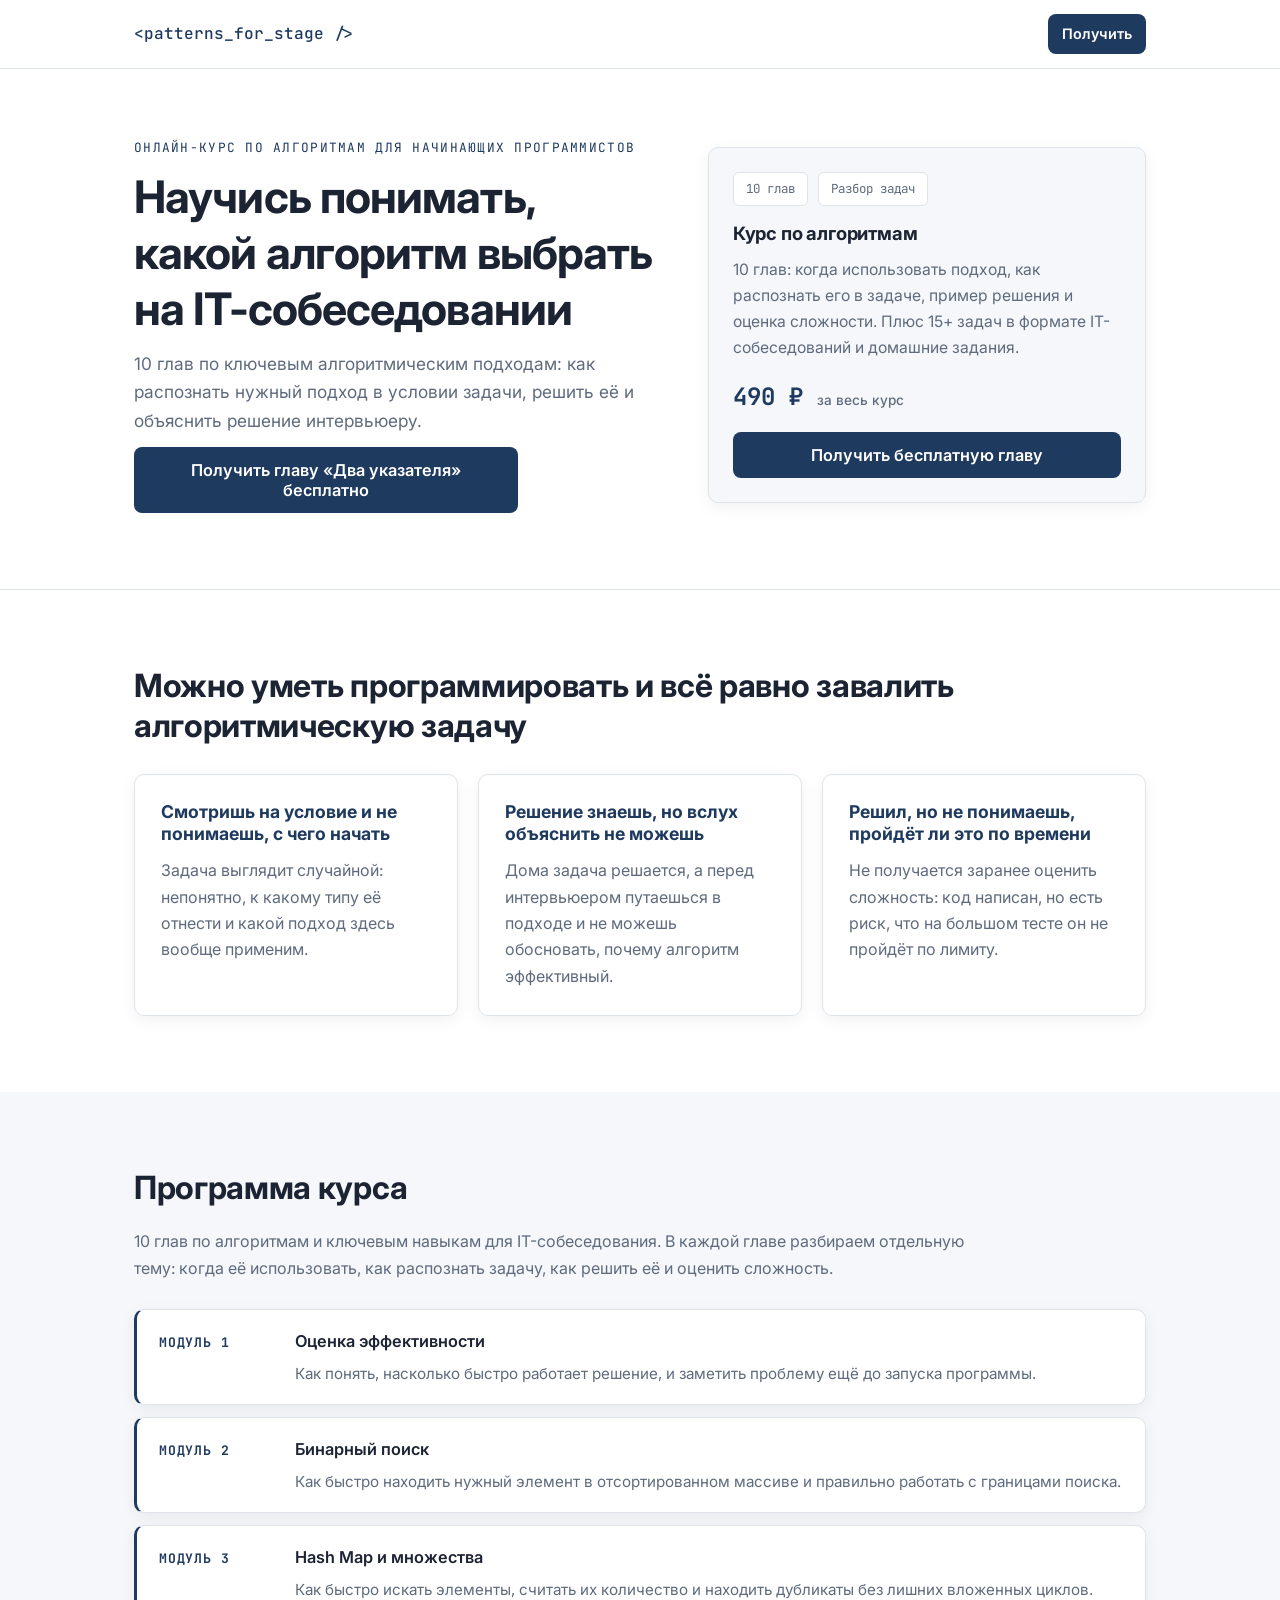
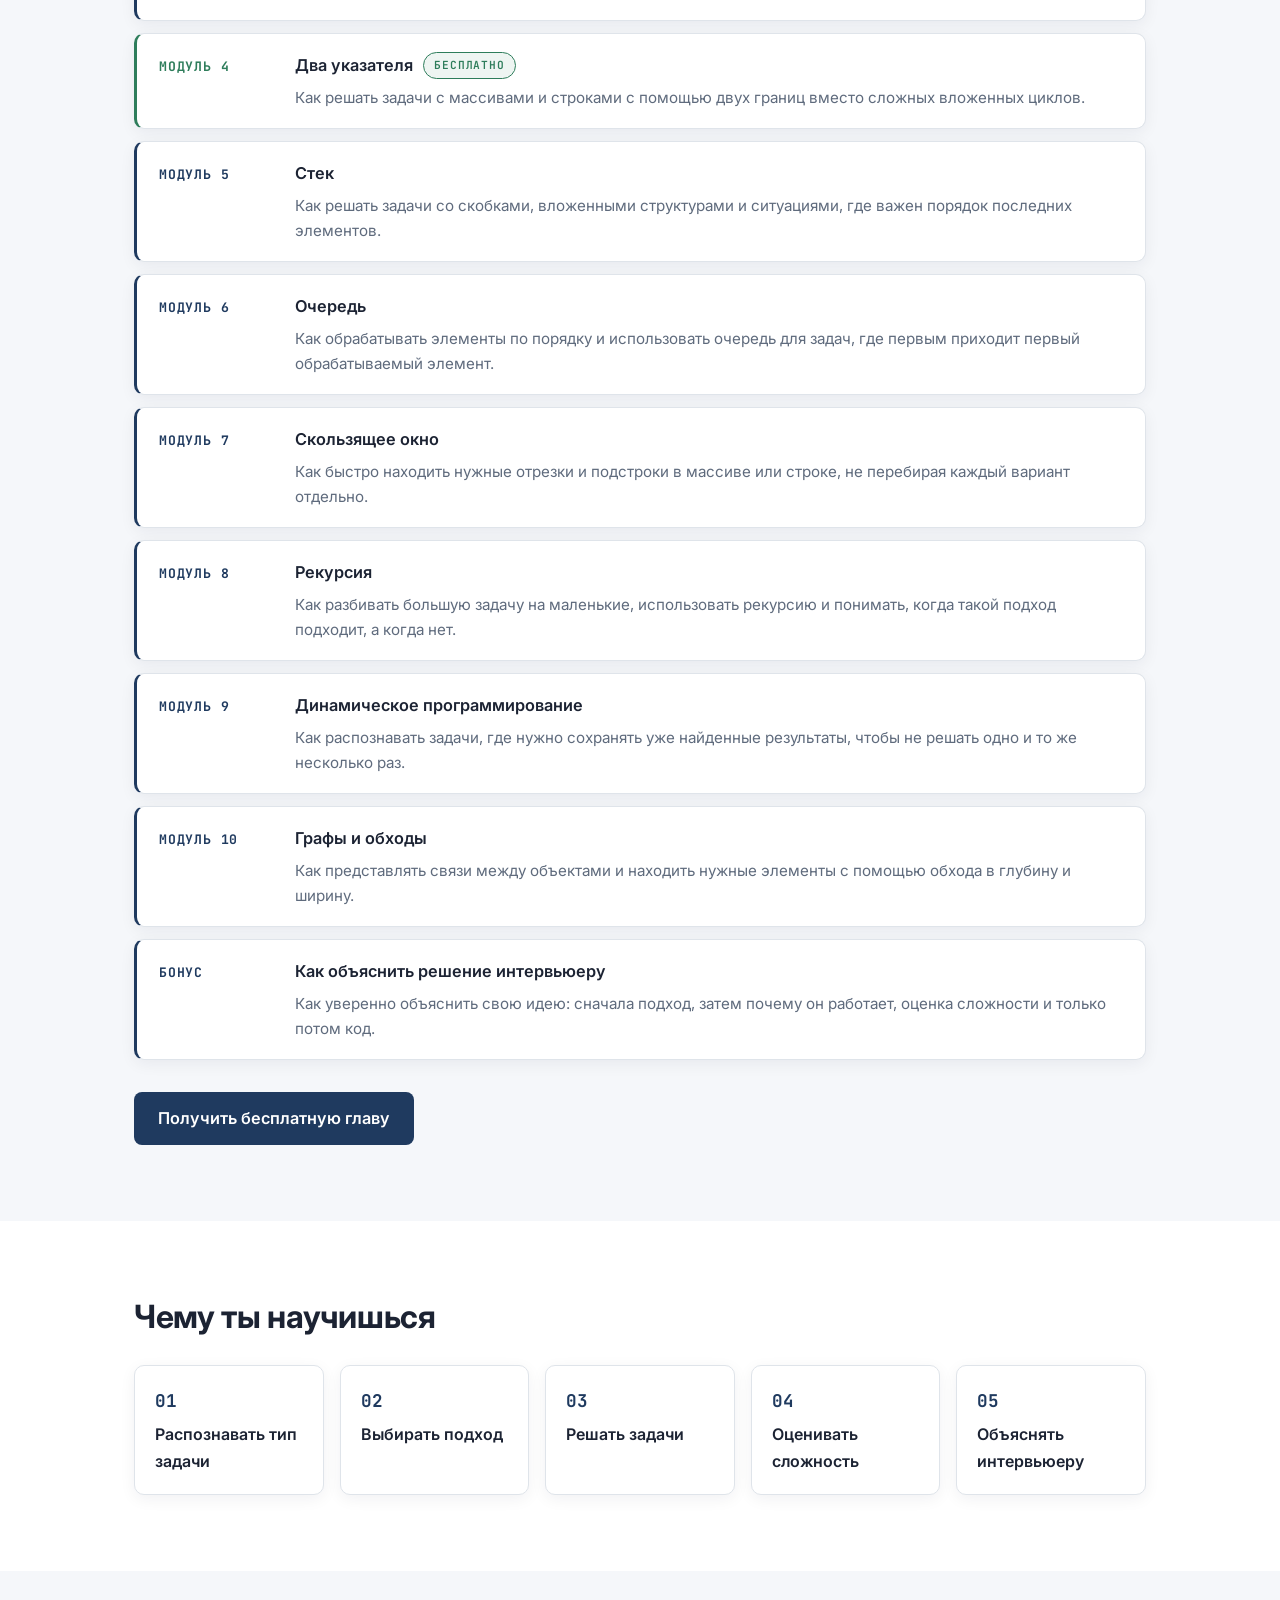
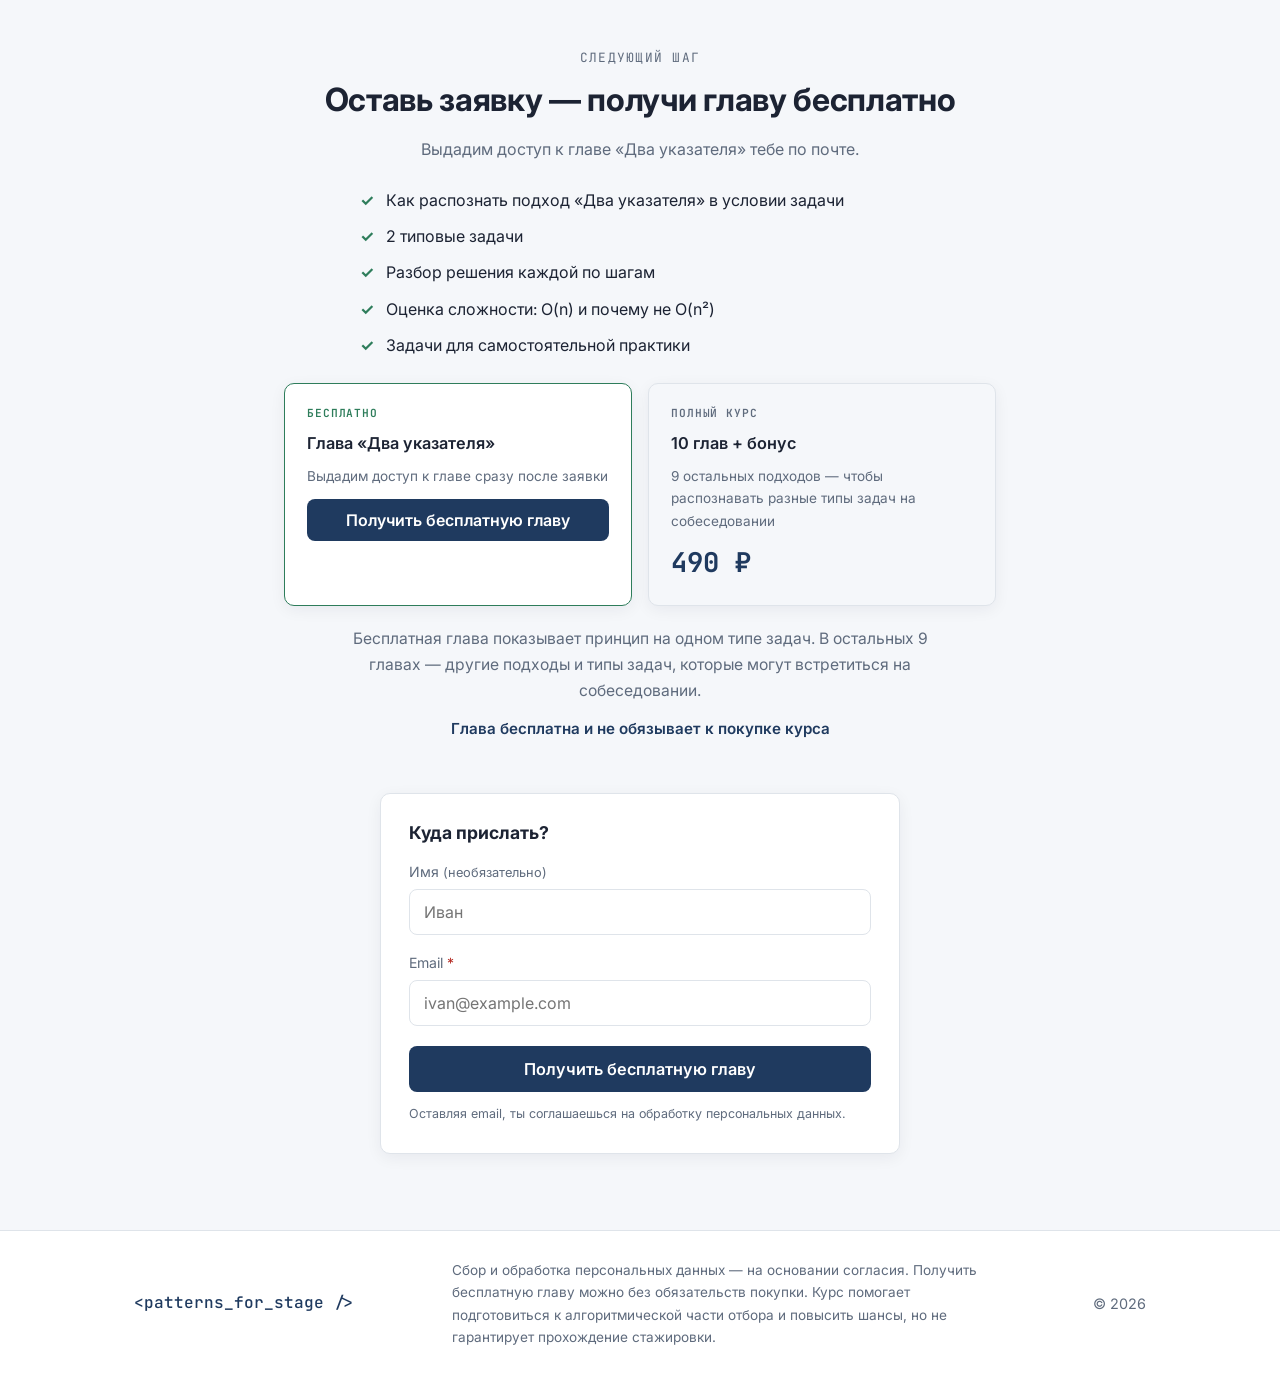
==== commit 2dfa2a50: "переписал тексты: убрал «паттерны», усилил боли, добавил мост от бесплатной главы к курсу - единый с" ====
--- a/index.html
+++ b/index.html
@@ -3,8 +3,8 @@
 <head>
   <meta charset="UTF-8" />
   <meta name="viewport" content="width=device-width, initial-scale=1.0" />
-  <meta name="description" content="Курс по алгоритмам в PDF: 10 паттернов для подготовки к техническому собеседованию, 15+ разобранных задач. Глава «Два указателя» — бесплатно." />
-  <title>Курс по алгоритмам для IT-собеседований: 10 паттернов, бесплатная глава</title>
+  <meta name="description" content="Курс по алгоритмам: 10 глав по ключевым подходам для подготовки к техническому собеседованию, 15+ разобранных задач. Глава «Два указателя» — бесплатно." />
+  <title>Как распознавать алгоритмические задачи на собеседовании: 10 глав, бесплатная глава</title>
   <link rel="preconnect" href="https://fonts.googleapis.com" />
   <link rel="preconnect" href="https://fonts.gstatic.com" crossorigin />
   <link href="https://fonts.googleapis.com/css2?family=JetBrains+Mono:wght@400;500;700&family=Inter:wght@400;500;600;700;800&display=swap" rel="stylesheet" />
@@ -42,7 +42,7 @@
   <header class="site-header">
     <div class="container header-inner">
       <span class="logo">&lt;patterns_for_stage /&gt;</span>
-      <a href="#lead-form" class="btn btn-sm btn-accent">Скачать</a>
+      <a href="#lead-form" class="btn btn-sm btn-accent">Получить</a>
     </div>
   </header>
 
@@ -51,28 +51,27 @@
     <section class="hero" id="hero">
       <div class="container hero-inner">
         <div class="hero-copy">
-          <p class="eyebrow">Онлайн-курс по алгоритмам для студентов и начинающих разработчиков</p>
-          <h1>Подготовься к алгоритмической части IT-собеседования</h1>
+          <p class="eyebrow">Онлайн-курс по алгоритмам для начинающих программистов</p>
+          <h1>Научись понимать, какой алгоритм выбрать на IT-собеседовании</h1>
           <p class="hero-sub">
-            10 алгоритмических паттернов, которые помогают распознавать
-            типовые задачи и выбирать подход к решению.
+            10 глав по ключевым алгоритмическим подходам: как распознать
+            нужный подход в условии задачи, решить её и объяснить решение интервьюеру.
           </p>
-          <p class="hero-note">Начни с бесплатной главы «Два указателя»</p>
+          <button type="button" class="btn btn-accent btn-lg js-scroll-form hero-cta">Получить главу «Два указателя» бесплатно</button>
         </div>
         <div class="hero-card">
           <div class="hero-card-tags">
-            <span class="tag">10 паттернов</span>
+            <span class="tag">10 глав</span>
             <span class="tag">Разбор задач</span>
           </div>
           <h2 class="hero-card-title">Курс по алгоритмам</h2>
           <p class="hero-card-text">
-            10 глав: когда использовать паттерн, как распознать
+            10 глав: когда использовать подход, как распознать
             его в задаче, пример решения и оценка сложности.
-            Плюс 15+ задач с реальных собеседований и домашние задания.
+            Плюс 15+ задач в формате IT-собеседований и домашние задания.
           </p>
           <div class="hero-card-price">490 ₽ <small>за весь курс</small></div>
-          <p class="hero-card-free">Глава «Два указателя» — бесплатно</p>
-          <button class="btn btn-accent btn-lg btn-block" onclick="document.getElementById('lead-form').scrollIntoView({behavior:'smooth'})">Получить бесплатную главу</button>
+          <button type="button" class="btn btn-accent btn-lg btn-block js-scroll-form">Получить бесплатную главу</button>
         </div>
       </div>
     </section>
@@ -80,19 +79,19 @@
     <!-- PAINS -->
     <section class="section" id="pains">
       <div class="container">
-        <h2>Можно уметь программировать и всё равно растеряться на алгоритмической задаче</h2>
+        <h2>Можно уметь программировать и всё равно завалить алгоритмическую задачу</h2>
         <div class="cards">
           <article class="card">
-            <h3>Непонятно, с чего начать</h3>
-            <p>Много тем и разрозненные материалы. Задачи на собеседовании кажутся случайными, а подготовка — бессистемной.</p>
+            <h3>Смотришь на условие и не понимаешь, с чего начать</h3>
+            <p>Задача выглядит случайной: непонятно, к какому типу её отнести и какой подход здесь вообще применим.</p>
           </article>
           <article class="card">
-            <h3>«Решаю, но не на собеседовании»</h3>
-            <p>Дома решение находится, а перед интервьюером сложно описать подход вслух и обосновать сложность алгоритма.</p>
+            <h3>Решение знаешь, но вслух объяснить не можешь</h3>
+            <p>Дома задача решается, а перед интервьюером путаешься в подходе и не можешь обосновать, почему алгоритм эффективный.</p>
           </article>
           <article class="card">
-            <h3>Тренировка «вслепую»</h3>
-            <p>Много времени на задачи без понимания закономерностей — вместо того чтобы научиться распознавать типовые паттерны.</p>
+            <h3>Решил, но не понимаешь, пройдёт ли это по времени</h3>
+            <p>Не получается заранее оценить сложность: код написан, но есть риск, что на большом тесте он не пройдёт по лимиту.</p>
           </article>
         </div>
       </div>
@@ -103,28 +102,101 @@
       <div class="container">
         <h2>Программа курса</h2>
         <p class="section-lead">
-          10 глав-паттернов для алгоритмической части IT-собеседования.
-          Для каждой главы: когда использовать паттерн, как распознать его в задаче,
-          простое решение и оценка сложности. Глава «Два указателя» — бесплатно.
+          10 глав по алгоритмам и ключевым навыкам для IT-собеседования.
+          В каждой главе разбираем отдельную тему: когда её использовать,
+          как распознать задачу, как решить её и оценить сложность.
         </p>
         <ul class="structure-list">
-          <li><span class="topic-num">01</span><span class="topic">Оценка эффективности</span></li>
-          <li><span class="topic-num">02</span><span class="topic">Бинарный поиск</span></li>
-          <li><span class="topic-num">03</span><span class="topic">Hash Map и множества</span></li>
+          <li>
+            <span class="topic-num">Модуль 1</span>
+            <div class="topic-body">
+              <span class="topic">Оценка эффективности</span>
+              <p class="topic-desc">Как понять, насколько быстро работает решение, и заметить проблему ещё до запуска программы.</p>
+            </div>
+          </li>
+
+          <li>
+            <span class="topic-num">Модуль 2</span>
+            <div class="topic-body">
+              <span class="topic">Бинарный поиск</span>
+              <p class="topic-desc">Как быстро находить нужный элемент в отсортированном массиве и правильно работать с границами поиска.</p>
+            </div>
+          </li>
+
+          <li>
+            <span class="topic-num">Модуль 3</span>
+            <div class="topic-body">
+              <span class="topic">Hash Map и множества</span>
+              <p class="topic-desc">Как быстро искать элементы, считать их количество и находить дубликаты без лишних вложенных циклов.</p>
+            </div>
+          </li>
+
           <li class="is-free">
-            <span class="topic-num">04</span>
-            <span class="topic-row">
-              <span class="topic">Два указателя</span>
-              <span class="topic-badge">Бесплатно</span>
-            </span>
-          </li>
-          <li><span class="topic-num">05</span><span class="topic">Стек</span></li>
-          <li><span class="topic-num">06</span><span class="topic">Очередь</span></li>
-          <li><span class="topic-num">07</span><span class="topic">Скользящее окно</span></li>
-          <li><span class="topic-num">08</span><span class="topic">Рекурсия</span></li>
-          <li><span class="topic-num">09</span><span class="topic">Динамическое программирование</span></li>
-          <li><span class="topic-num">10</span><span class="topic">Графы и обходы</span></li>
-          <li><span class="topic-num">БОНУС</span><span class="topic">Как объяснить решение интервьюеру</span></li>
+            <span class="topic-num">Модуль 4</span>
+            <div class="topic-body">
+              <span class="topic-row">
+                <span class="topic">Два указателя</span>
+                <span class="topic-badge">Бесплатно</span>
+              </span>
+              <p class="topic-desc">Как решать задачи с массивами и строками с помощью двух границ вместо сложных вложенных циклов.</p>
+            </div>
+          </li>
+
+          <li>
+            <span class="topic-num">Модуль 5</span>
+            <div class="topic-body">
+              <span class="topic">Стек</span>
+              <p class="topic-desc">Как решать задачи со скобками, вложенными структурами и ситуациями, где важен порядок последних элементов.</p>
+            </div>
+          </li>
+
+          <li>
+            <span class="topic-num">Модуль 6</span>
+            <div class="topic-body">
+              <span class="topic">Очередь</span>
+              <p class="topic-desc">Как обрабатывать элементы по порядку и использовать очередь для задач, где первым приходит первый обрабатываемый элемент.</p>
+            </div>
+          </li>
+
+          <li>
+            <span class="topic-num">Модуль 7</span>
+            <div class="topic-body">
+              <span class="topic">Скользящее окно</span>
+              <p class="topic-desc">Как быстро находить нужные отрезки и подстроки в массиве или строке, не перебирая каждый вариант отдельно.</p>
+            </div>
+          </li>
+
+          <li>
+            <span class="topic-num">Модуль 8</span>
+            <div class="topic-body">
+              <span class="topic">Рекурсия</span>
+              <p class="topic-desc">Как разбивать большую задачу на маленькие, использовать рекурсию и понимать, когда такой подход подходит, а когда нет.</p>
+            </div>
+          </li>
+
+          <li>
+            <span class="topic-num">Модуль 9</span>
+            <div class="topic-body">
+              <span class="topic">Динамическое программирование</span>
+              <p class="topic-desc">Как распознавать задачи, где нужно сохранять уже найденные результаты, чтобы не решать одно и то же несколько раз.</p>
+            </div>
+          </li>
+
+          <li>
+            <span class="topic-num">Модуль 10</span>
+            <div class="topic-body">
+              <span class="topic">Графы и обходы</span>
+              <p class="topic-desc">Как представлять связи между объектами и находить нужные элементы с помощью обхода в глубину и ширину.</p>
+            </div>
+          </li>
+
+          <li>
+            <span class="topic-num">Бонус</span>
+            <div class="topic-body">
+              <span class="topic">Как объяснить решение интервьюеру</span>
+              <p class="topic-desc">Как уверенно объяснить свою идею: сначала подход, затем почему он работает, оценка сложности и только потом код.</p>
+            </div>
+          </li>
         </ul>
         <a href="#lead-form" class="btn btn-accent btn-lg">Получить бесплатную главу</a>
       </div>
@@ -137,7 +209,7 @@
         <ul class="method-steps">
           <li class="method-step">
             <span class="method-num">01</span>
-            <span class="method-label">Распознавать паттерн</span>
+            <span class="method-label">Распознавать тип задачи</span>
           </li>
           <li class="method-step">
             <span class="method-num">02</span>
@@ -164,10 +236,10 @@
       <div class="container order-inner">
         <div class="order-copy">
           <p class="eyebrow">Следующий шаг</p>
-          <h2>Что в бесплатной главе</h2>
-          <p>Оставь почту — пришлём главу «Два указателя» в PDF.</p>
+          <h2>Оставь заявку — получи главу бесплатно</h2>
+          <p>Выдадим доступ к главе «Два указателя» тебе по почте.</p>
           <ul class="hero-checks">
-            <li>Как распознать паттерн «Два указателя» в условии задачи</li>
+            <li>Как распознать подход «Два указателя» в условии задачи</li>
             <li>2 типовые задачи</li>
             <li>Разбор решения каждой по шагам</li>
             <li>Оценка сложности: O(n) и почему не O(n²)</li>
@@ -177,26 +249,22 @@
             <div class="offer offer-free">
               <span class="offer-label">Бесплатно</span>
               <span class="offer-title">Глава «Два указателя»</span>
-              <span class="offer-hint">Пришлём PDF на почту сразу после заявки</span>
+              <span class="offer-hint">Выдадим доступ к главе сразу после заявки</span>
               <button type="button" class="btn btn-accent btn-block js-scroll-form">Получить бесплатную главу</button>
             </div>
             <div class="offer offer-full">
               <span class="offer-label">Полный курс</span>
               <span class="offer-title">10 глав + бонус</span>
+              <span class="offer-hint">9 остальных подходов — чтобы распознавать разные типы задач на собеседовании</span>
               <span class="offer-price">490 ₽</span>
             </div>
           </div>
+          <p class="order-bridge">Бесплатная глава показывает принцип на одном типе задач. В остальных 9 главах — другие подходы и типы задач, которые могут встретиться на собеседовании.</p>
           <p class="order-note">Глава бесплатна и не обязывает к покупке курса</p>
         </div>
         <div class="order-aside">
-          <p class="author-note">
-            Автор — сам готовился к стажировке
-            и собрал в курс то, чего не хватало в разрозненных материалах.
-            По всем вопросам пиши в Telegram:
-            <a href="https://t.me/watafucc" target="_blank" rel="noopener">@watafucc</a>
-          </p>
           <form class="lead-form" id="lead-form" novalidate>
-            <h3>Куда прислать главу?</h3>
+            <h3>Куда прислать?</h3>
             <label for="name">Имя <span class="optional">(необязательно)</span></label>
             <input type="text" id="name" name="name" placeholder="Иван" />
             <label for="email">Email <span class="required">*</span></label>
--- a/styles.css
+++ b/styles.css
@@ -138,8 +138,8 @@
   align-items: center;
 }
 .hero-sub { font-size: 1.08rem; color: var(--text-dim); max-width: 34rem; }
+.hero-cta { max-width: 24rem; }
 .hero-offer { font-size: 1.05rem; color: var(--text); max-width: 34rem; margin-top: 20px; }
-.hero-note { color: var(--text-dim); font-size: 0.92rem; margin-top: 20px; }
 
 .hero-checks { list-style: none; padding: 0; margin: 24px 0 24px; display: grid; gap: 10px; }
 .hero-checks li { position: relative; padding-left: 26px; color: var(--text); }
@@ -174,12 +174,6 @@
   font-weight: 500;
   color: var(--text-dim);
 }
-.hero-card-free {
-  margin: -6px 0 18px;
-  font-size: 0.95rem;
-  font-weight: 600;
-  color: var(--ok);
-}
 .hero-card-tags { display: flex; gap: 10px; flex-wrap: wrap; margin-bottom: 16px; }
 .tag {
   font-family: var(--font-mono);
@@ -232,18 +226,19 @@
   padding: 0;
   margin: 0;
   display: grid;
-  grid-template-columns: repeat(2, 1fr);
-  gap: 14px;
+  grid-template-columns: 1fr;
+  gap: 12px;
 }
 .structure-list li {
-  display: flex;
-  flex-direction: column;
-  gap: 6px;
+  display: grid;
+  grid-template-columns: 116px 1fr;
+  gap: 20px;
+  align-items: start;
   background: var(--surface);
   border: 1px solid var(--border);
   border-left: 3px solid var(--accent);
   border-radius: var(--radius);
-  padding: 20px 22px;
+  padding: 18px 22px;
   box-shadow: var(--shadow);
   transition: transform 0.12s ease, box-shadow 0.12s ease, border-color 0.12s ease;
 }
@@ -252,12 +247,17 @@
   box-shadow: 0 8px 20px rgba(15, 25, 45, 0.1);
   border-left-color: var(--accent-strong);
 }
+.topic-body { display: grid; gap: 6px; }
 .topic { font-weight: 600; font-size: 1.02rem; }
+.topic-desc { margin: 0; color: var(--text-dim); font-size: 0.95rem; }
 .topic-num {
   font-family: var(--font-mono);
   color: var(--accent);
-  font-size: 1.3rem;
+  font-size: 0.82rem;
   font-weight: 700;
+  letter-spacing: 0.06em;
+  text-transform: uppercase;
+  padding-top: 4px;
 }
 .structure-list li.is-free { border-left-color: var(--ok); }
 .structure-list li.is-free:hover { border-left-color: var(--ok); }
@@ -312,15 +312,27 @@
 
 /* ------- Order / Form ------- */
 .section-order { background: var(--bg-alt); }
-.order-inner { display: grid; grid-template-columns: 1.1fr 1fr; gap: 48px; align-items: start; }
+.order-inner {
+  display: grid;
+  grid-template-columns: 1fr;
+  justify-items: center;
+  gap: 40px;
+  max-width: 760px;
+  text-align: center;
+}
+.order-copy { width: 100%; }
 .order-copy h2 { margin-bottom: 16px; }
 .order-copy p { color: var(--text-dim); }
+.order-copy .hero-checks { max-width: 560px; margin-inline: auto; text-align: left; }
 
 .order-offers {
   display: grid;
   grid-template-columns: 1fr 1fr;
   gap: 16px;
-  margin: 8px 0 0;
+  margin: 8px auto 0;
+  width: 100%;
+  max-width: 720px;
+  text-align: left;
 }
 .offer {
   display: flex;
@@ -354,21 +366,20 @@
 }
 .offer .btn { margin-top: 4px; }
 
+.order-bridge {
+  color: var(--text-dim);
+  font-size: 0.98rem;
+  max-width: 600px;
+  margin: 20px auto 0;
+}
 .order-copy .order-note {
   color: var(--accent);
   font-size: 0.95rem;
   font-weight: 600;
-  margin-top: 20px;
-}
-
-.order-aside { display: grid; gap: 16px; }
-.author-note {
-  color: var(--text-dim);
-  font-size: 0.92rem;
-  font-style: italic;
-  padding: 14px 16px;
-  border-left: 3px solid var(--border);
-}
+  margin-top: 12px;
+}
+
+.order-aside { display: grid; gap: 16px; width: 100%; max-width: 520px; text-align: left; }
 
 .lead-form {
   display: grid;
@@ -445,10 +456,9 @@
 
 /* ------- Responsive ------- */
 @media (max-width: 920px) {
-  .hero-inner, .order-inner { grid-template-columns: 1fr; }
+  .hero-inner { grid-template-columns: 1fr; }
   .header-nav a:not(.btn):not(.logo) { display: none; }
   .cards { grid-template-columns: 1fr; }
-  .structure-list { grid-template-columns: 1fr; }
   .method-steps { grid-template-columns: repeat(2, 1fr); }
   .order-offers { grid-template-columns: 1fr; }
 }
@@ -457,6 +467,7 @@
   .section { padding: 52px 0; }
   .hero { padding: 44px 0 52px; }
   .method-steps { grid-template-columns: 1fr; }
-  .structure-list li { flex-direction: column; align-items: flex-start; gap: 6px; }
+  .structure-list li { grid-template-columns: 1fr; gap: 8px; }
+  .topic-num { padding-top: 0; }
   .lead-form { padding: 20px; }
 }
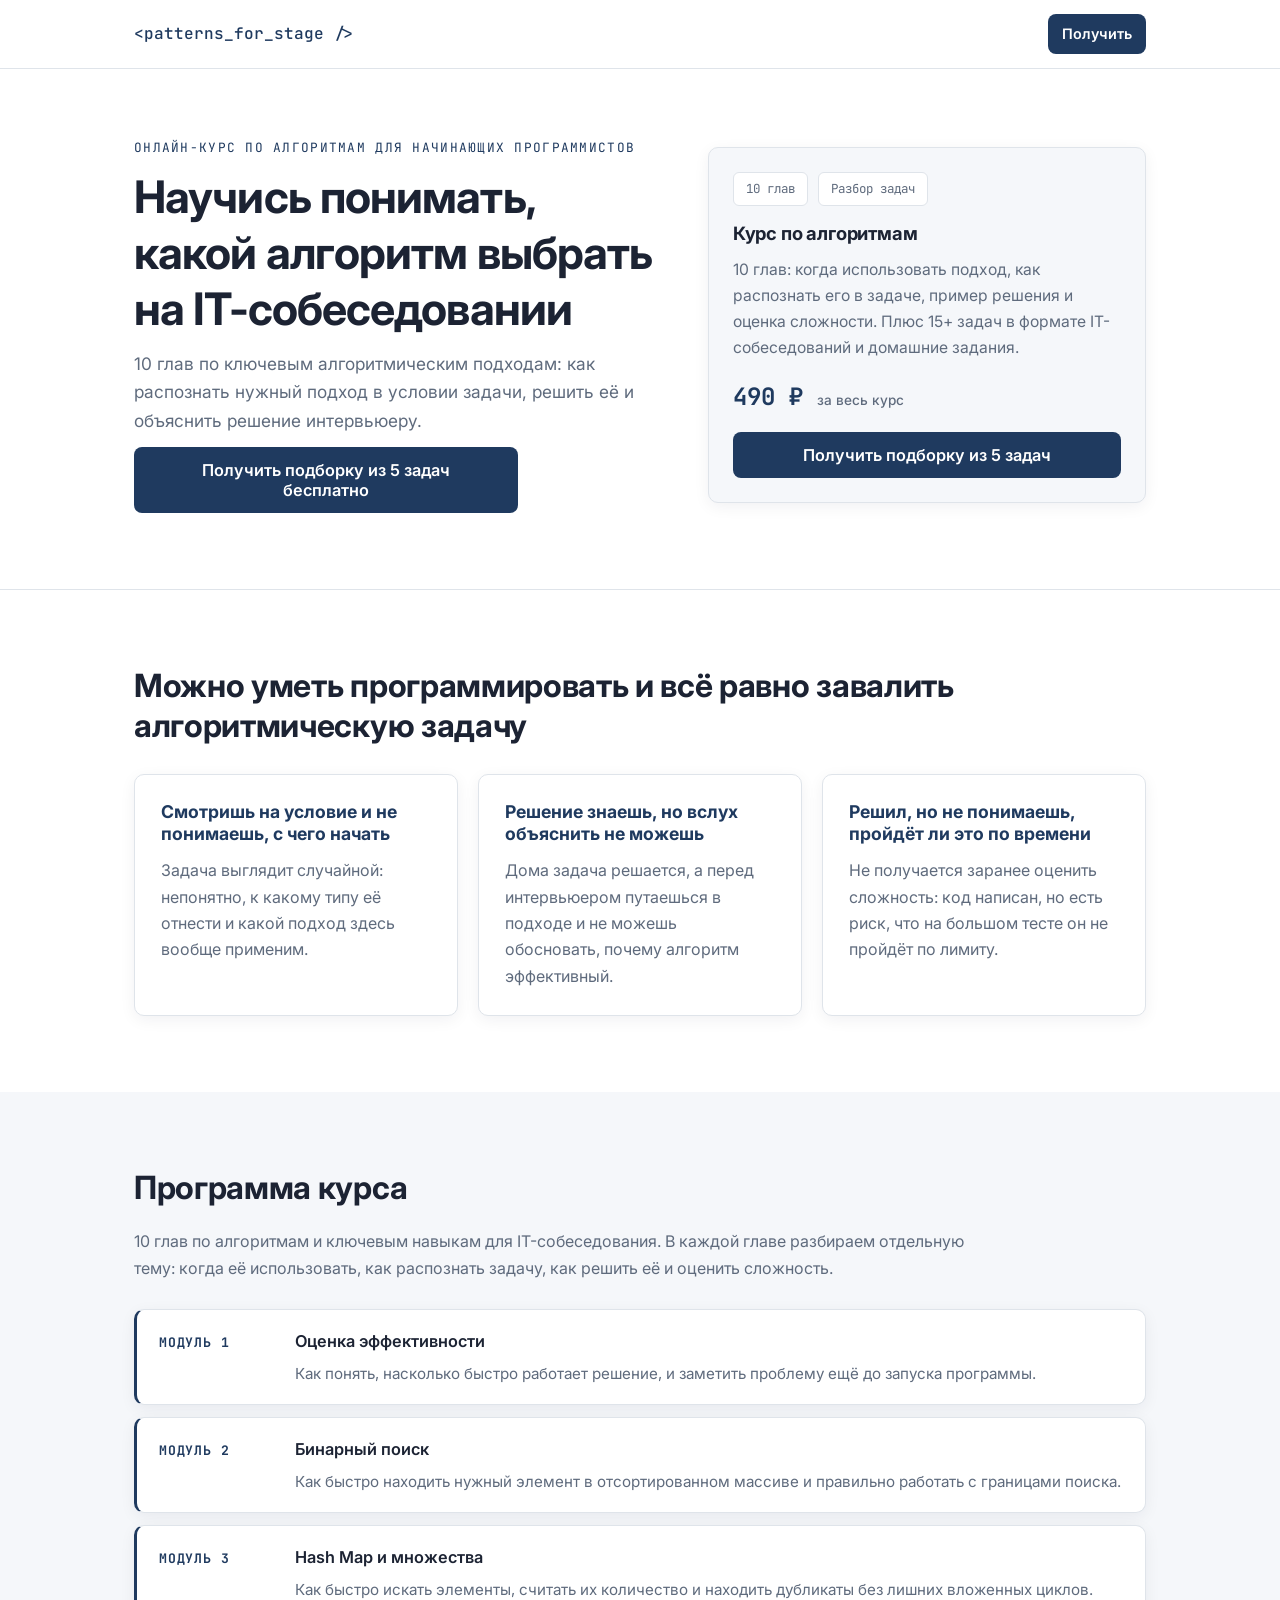
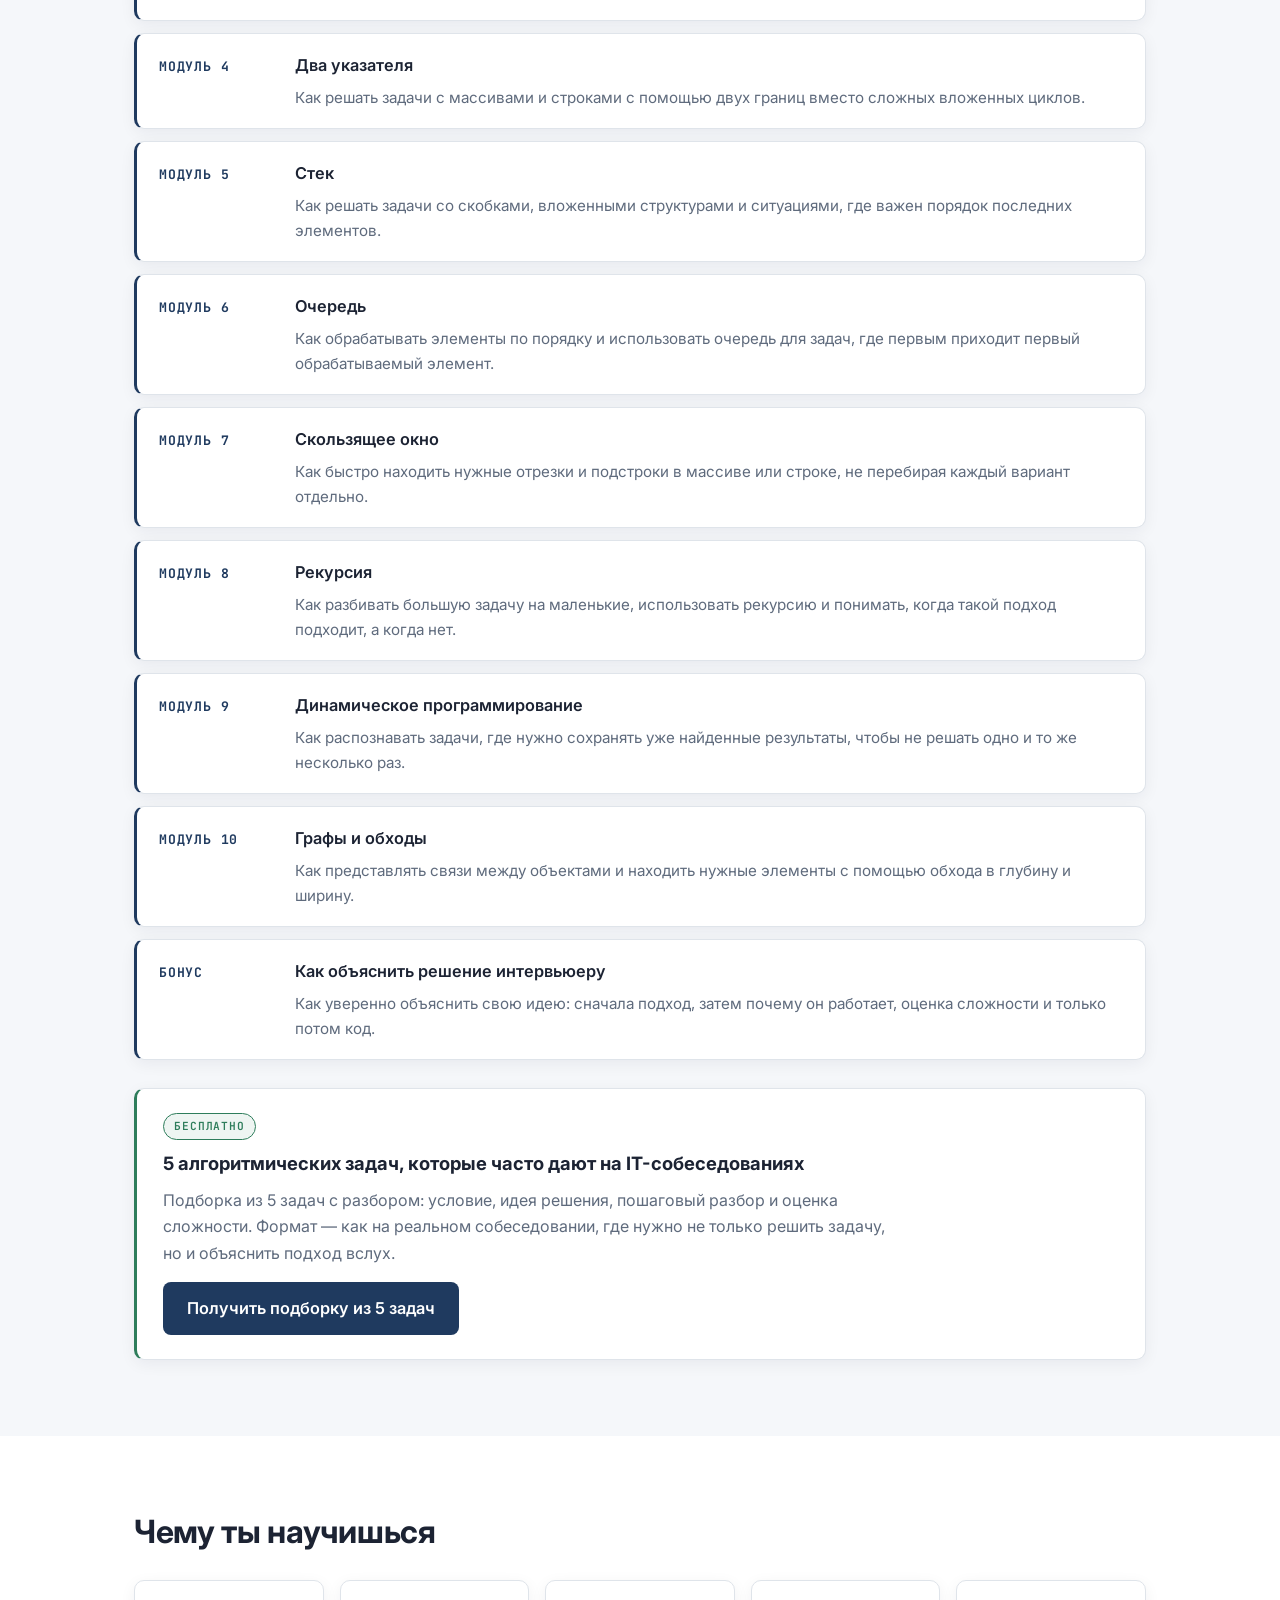
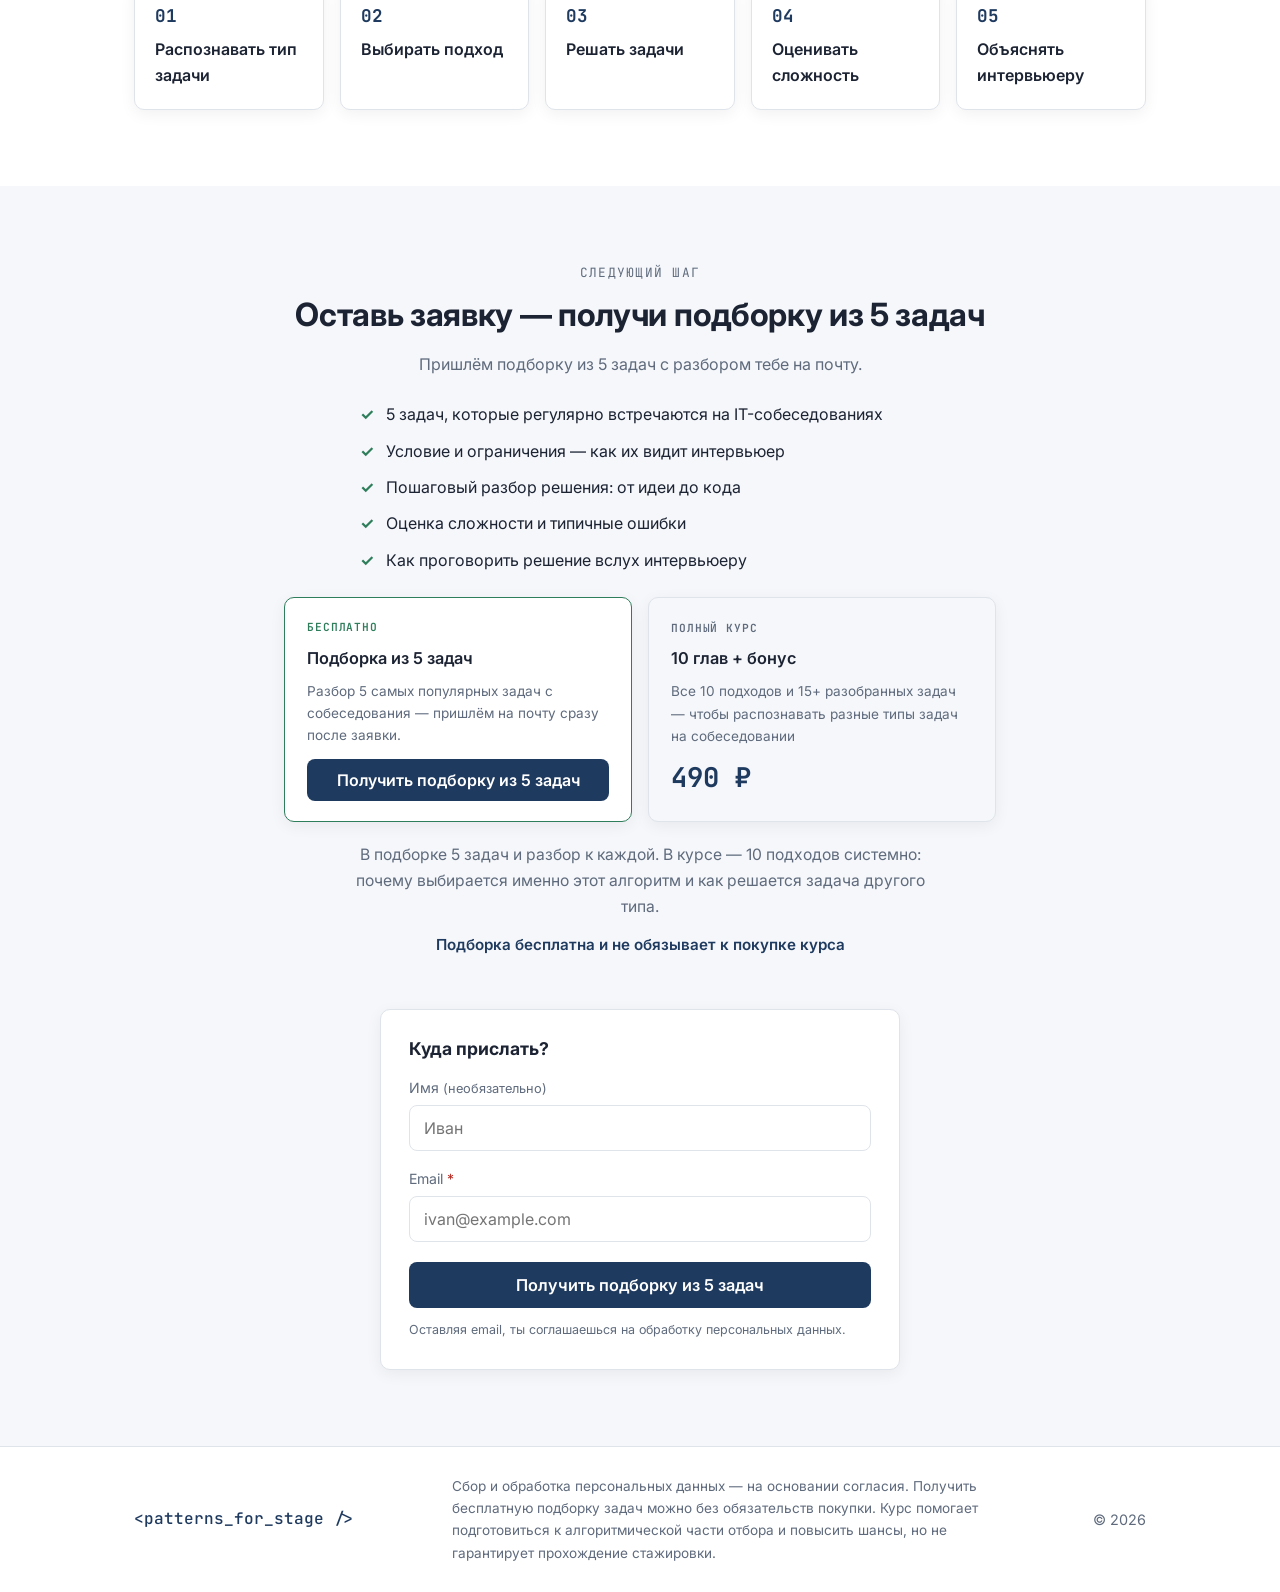
==== commit bcd4c6dd: "поменял лид-магнит: подборка из 5 задач вместо главы «Два указателя», вынесена отдельным блоком из с" ====
--- a/index.html
+++ b/index.html
@@ -3,8 +3,8 @@
 <head>
   <meta charset="UTF-8" />
   <meta name="viewport" content="width=device-width, initial-scale=1.0" />
-  <meta name="description" content="Курс по алгоритмам: 10 глав по ключевым подходам для подготовки к техническому собеседованию, 15+ разобранных задач. Глава «Два указателя» — бесплатно." />
-  <title>Как распознавать алгоритмические задачи на собеседовании: 10 глав, бесплатная глава</title>
+  <meta name="description" content="Курс по алгоритмам: 10 глав по ключевым подходам для подготовки к техническому собеседованию, 15+ разобранных задач. Подборка из 5 задач с разбором — бесплатно." />
+  <title>Как распознавать алгоритмические задачи на собеседовании: 10 глав, 5 задач бесплатно</title>
   <link rel="preconnect" href="https://fonts.googleapis.com" />
   <link rel="preconnect" href="https://fonts.gstatic.com" crossorigin />
   <link href="https://fonts.googleapis.com/css2?family=JetBrains+Mono:wght@400;500;700&family=Inter:wght@400;500;600;700;800&display=swap" rel="stylesheet" />
@@ -25,7 +25,7 @@
   <!-- Top.Mail.Ru counter -->
   <script type="text/javascript">
   var _tmr = window._tmr || (window._tmr = []);
-  _tmr.push({id: "3796649", type: "pageView", start: (new Date()).getTime()});
+  _tmr.push({id: "3797444", type: "pageView", start: (new Date()).getTime()});
   (function (d, w, id) {
     if (d.getElementById(id)) return;
     var ts = d.createElement("script"); ts.type = "text/javascript"; ts.async = true; ts.id = id;
@@ -34,7 +34,7 @@
     if (w.opera == "[object Opera]") { d.addEventListener("DOMContentLoaded", f, false); } else { f(); }
   })(document, window, "tmr-code");
   </script>
-  <noscript><div><img src="https://top-fwz1.mail.ru/counter?id=3796649;js=na" style="position:absolute;left:-9999px;" alt="Top.Mail.Ru" /></div></noscript>
+  <noscript><div><img src="https://top-fwz1.mail.ru/counter?id=3797444;js=na" style="position:absolute;left:-9999px;" alt="Top.Mail.Ru" /></div></noscript>
   <!-- /Top.Mail.Ru counter -->
 
 </head>
@@ -57,7 +57,7 @@
             10 глав по ключевым алгоритмическим подходам: как распознать
             нужный подход в условии задачи, решить её и объяснить решение интервьюеру.
           </p>
-          <button type="button" class="btn btn-accent btn-lg js-scroll-form hero-cta">Получить главу «Два указателя» бесплатно</button>
+          <button type="button" class="btn btn-accent btn-lg js-scroll-form hero-cta">Получить подборку из 5 задач бесплатно</button>
         </div>
         <div class="hero-card">
           <div class="hero-card-tags">
@@ -71,7 +71,7 @@
             Плюс 15+ задач в формате IT-собеседований и домашние задания.
           </p>
           <div class="hero-card-price">490 ₽ <small>за весь курс</small></div>
-          <button type="button" class="btn btn-accent btn-lg btn-block js-scroll-form">Получить бесплатную главу</button>
+          <button type="button" class="btn btn-accent btn-lg btn-block js-scroll-form">Получить подборку из 5 задач</button>
         </div>
       </div>
     </section>
@@ -131,13 +131,10 @@
             </div>
           </li>
 
-          <li class="is-free">
+          <li>
             <span class="topic-num">Модуль 4</span>
             <div class="topic-body">
-              <span class="topic-row">
-                <span class="topic">Два указателя</span>
-                <span class="topic-badge">Бесплатно</span>
-              </span>
+              <span class="topic">Два указателя</span>
               <p class="topic-desc">Как решать задачи с массивами и строками с помощью двух границ вместо сложных вложенных циклов.</p>
             </div>
           </li>
@@ -198,7 +195,16 @@
             </div>
           </li>
         </ul>
-        <a href="#lead-form" class="btn btn-accent btn-lg">Получить бесплатную главу</a>
+        <div class="freebie">
+          <span class="topic-badge">Бесплатно</span>
+          <h3 class="freebie-title">5 алгоритмических задач, которые часто дают на IT-собеседованиях</h3>
+          <p class="freebie-text">
+            Подборка из 5 задач с разбором: условие, идея решения, пошаговый
+            разбор и оценка сложности. Формат — как на реальном собеседовании,
+            где нужно не только решить задачу, но и объяснить подход вслух.
+          </p>
+          <a href="#lead-form" class="btn btn-accent btn-lg">Получить подборку из 5 задач</a>
+        </div>
       </div>
     </section>
 
@@ -236,31 +242,31 @@
       <div class="container order-inner">
         <div class="order-copy">
           <p class="eyebrow">Следующий шаг</p>
-          <h2>Оставь заявку — получи главу бесплатно</h2>
-          <p>Выдадим доступ к главе «Два указателя» тебе по почте.</p>
+          <h2>Оставь заявку — получи подборку из 5 задач</h2>
+          <p>Пришлём подборку из 5 задач с разбором тебе на почту.</p>
           <ul class="hero-checks">
-            <li>Как распознать подход «Два указателя» в условии задачи</li>
-            <li>2 типовые задачи</li>
-            <li>Разбор решения каждой по шагам</li>
-            <li>Оценка сложности: O(n) и почему не O(n²)</li>
-            <li>Задачи для самостоятельной практики</li>
+            <li>5 задач, которые регулярно встречаются на IT-собеседованиях</li>
+            <li>Условие и ограничения — как их видит интервьюер</li>
+            <li>Пошаговый разбор решения: от идеи до кода</li>
+            <li>Оценка сложности и типичные ошибки</li>
+            <li>Как проговорить решение вслух интервьюеру</li>
           </ul>
           <div class="order-offers">
             <div class="offer offer-free">
               <span class="offer-label">Бесплатно</span>
-              <span class="offer-title">Глава «Два указателя»</span>
-              <span class="offer-hint">Выдадим доступ к главе сразу после заявки</span>
-              <button type="button" class="btn btn-accent btn-block js-scroll-form">Получить бесплатную главу</button>
+              <span class="offer-title">Подборка из 5 задач</span>
+              <span class="offer-hint">Разбор 5 самых популярных задач с собеседования — пришлём на почту сразу после заявки.</span>
+              <button type="button" class="btn btn-accent btn-block js-scroll-form">Получить подборку из 5 задач</button>
             </div>
             <div class="offer offer-full">
               <span class="offer-label">Полный курс</span>
               <span class="offer-title">10 глав + бонус</span>
-              <span class="offer-hint">9 остальных подходов — чтобы распознавать разные типы задач на собеседовании</span>
+              <span class="offer-hint">Все 10 подходов и 15+ разобранных задач — чтобы распознавать разные типы задач на собеседовании</span>
               <span class="offer-price">490 ₽</span>
             </div>
           </div>
-          <p class="order-bridge">Бесплатная глава показывает принцип на одном типе задач. В остальных 9 главах — другие подходы и типы задач, которые могут встретиться на собеседовании.</p>
-          <p class="order-note">Глава бесплатна и не обязывает к покупке курса</p>
+          <p class="order-bridge">В подборке 5 задач и разбор к каждой. В курсе — 10 подходов системно: почему выбирается именно этот алгоритм и как решается задача другого типа.</p>
+          <p class="order-note">Подборка бесплатна и не обязывает к покупке курса</p>
         </div>
         <div class="order-aside">
           <form class="lead-form" id="lead-form" novalidate>
@@ -270,7 +276,7 @@
             <label for="email">Email <span class="required">*</span></label>
             <input type="email" id="email" name="email" placeholder="ivan@example.com" required />
 
-            <button type="submit" class="btn btn-accent btn-lg btn-block" id="submit-btn">Получить бесплатную главу</button>
+            <button type="submit" class="btn btn-accent btn-lg btn-block" id="submit-btn">Получить подборку из 5 задач</button>
             <p class="form-status" id="form-status" role="status"></p>
             <p class="form-privacy">Оставляя email, ты соглашаешься на обработку персональных данных.</p>
           </form>
@@ -284,7 +290,7 @@
       <span class="logo">&lt;patterns_for_stage /&gt;</span>
       <p class="footer-note">
         Сбор и обработка персональных данных — на основании согласия. Получить
-        бесплатную главу можно без обязательств покупки. Курс помогает подготовиться
+        бесплатную подборку задач можно без обязательств покупки. Курс помогает подготовиться
         к алгоритмической части отбора и повысить шансы, но не гарантирует
         прохождение стажировки.
       </p>
--- a/styles.css
+++ b/styles.css
@@ -259,15 +259,6 @@
   text-transform: uppercase;
   padding-top: 4px;
 }
-.structure-list li.is-free { border-left-color: var(--ok); }
-.structure-list li.is-free:hover { border-left-color: var(--ok); }
-.structure-list li.is-free .topic-num { color: var(--ok); }
-.topic-row {
-  display: flex;
-  align-items: center;
-  flex-wrap: wrap;
-  gap: 10px;
-}
 .topic-badge {
   font-family: var(--font-mono);
   font-size: 0.7rem;
@@ -280,6 +271,23 @@
   border-radius: 999px;
   padding: 3px 10px;
 }
+
+/* ------- Freebie (лид-магнит) ------- */
+.freebie {
+  display: grid;
+  justify-items: start;
+  gap: 12px;
+  background: var(--surface);
+  border: 1px solid var(--border);
+  border-left: 3px solid var(--ok);
+  border-radius: var(--radius);
+  padding: 24px 26px;
+  box-shadow: var(--shadow);
+  margin-top: 28px;
+}
+.freebie-title { margin: 0; font-size: 1.15rem; }
+.freebie-text { margin: 0; color: var(--text-dim); max-width: 46rem; }
+#content .freebie .btn { margin-top: 4px; }
 
 #content .btn { margin-top: 32px; }
 
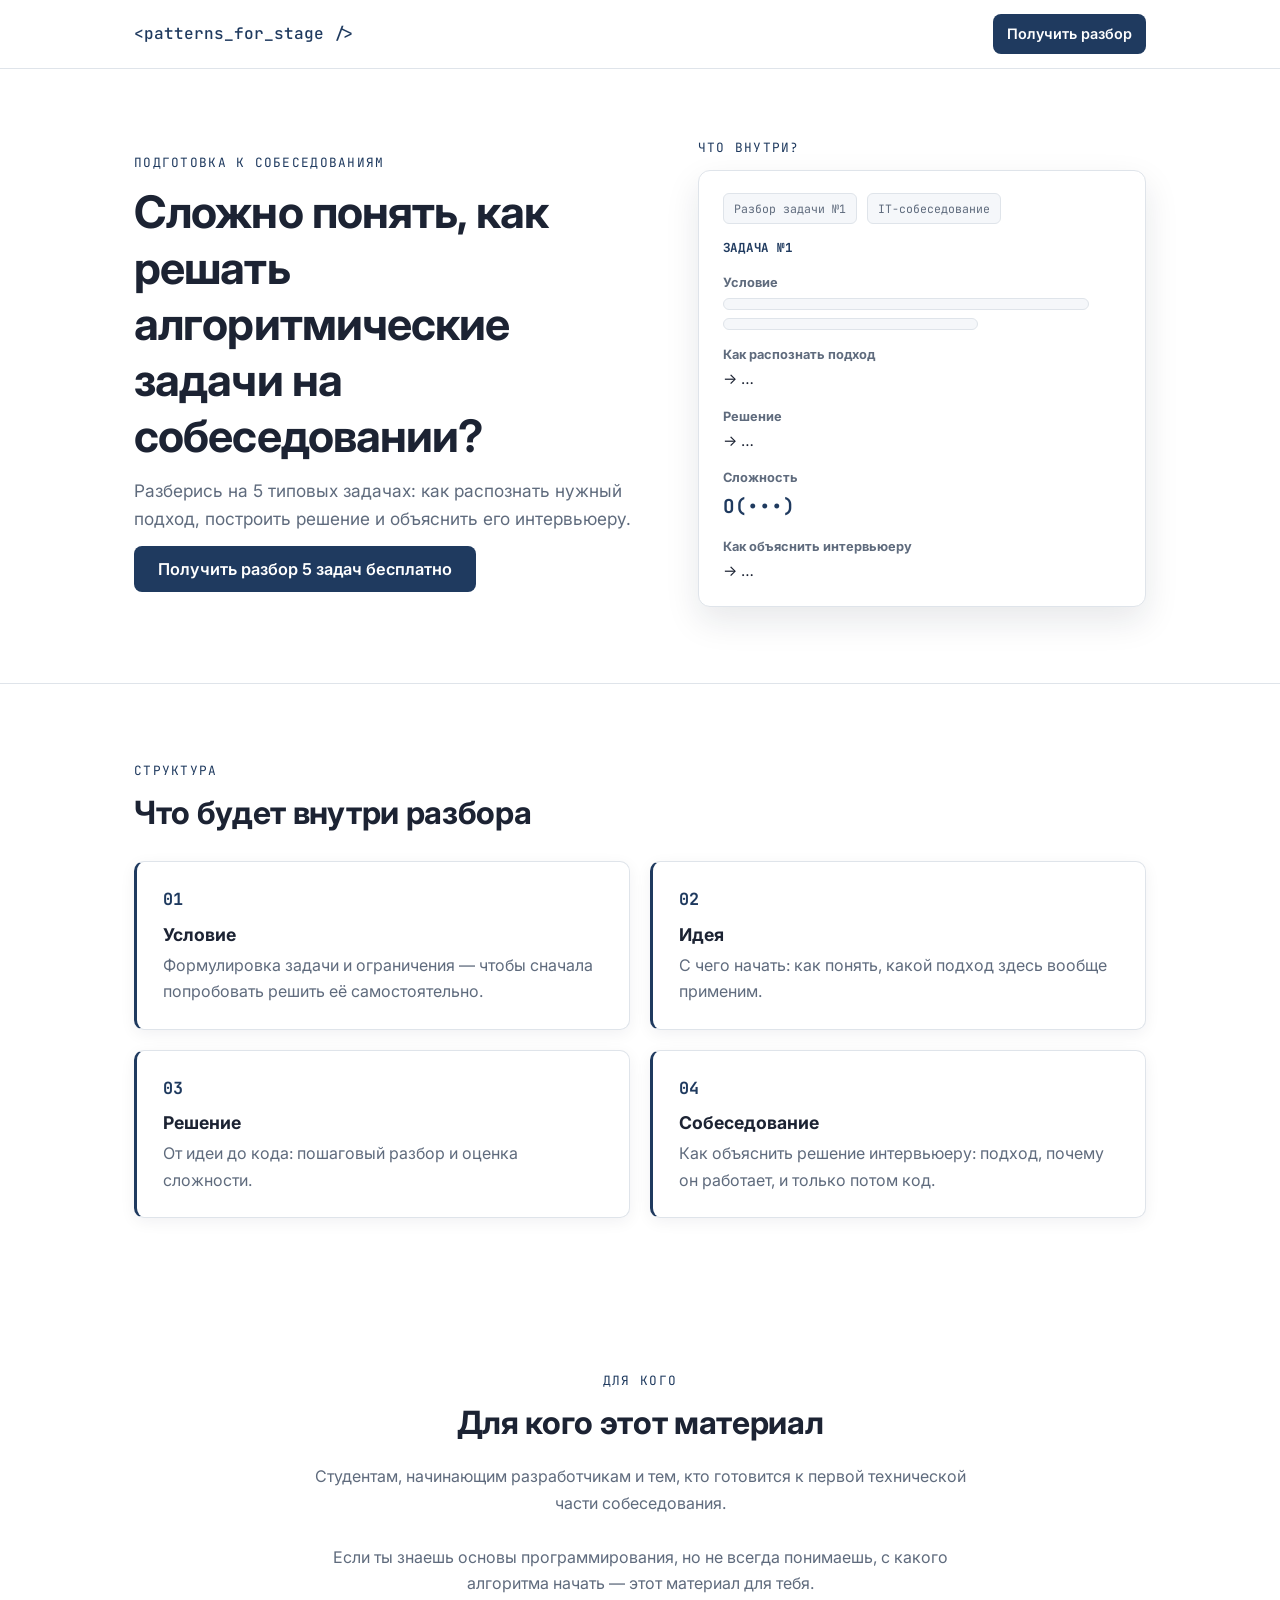
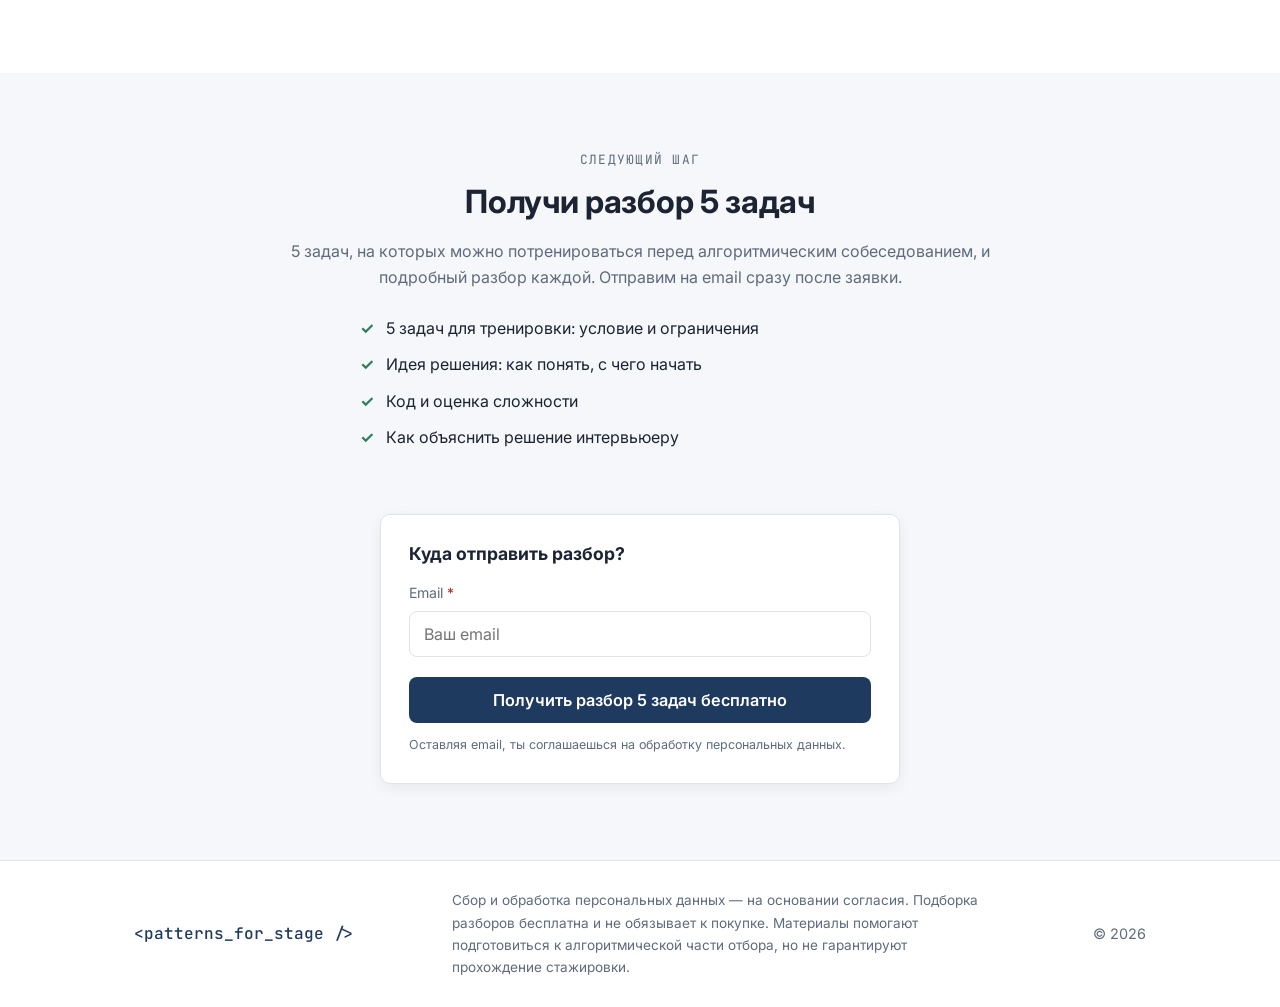
==== commit f33fd5e8: "перестроил лендинг под тест спроса: бесплатный разбор 5 задач вместо продажи неготового курса - убра" ====
--- a/index.html
+++ b/index.html
@@ -3,8 +3,8 @@
 <head>
   <meta charset="UTF-8" />
   <meta name="viewport" content="width=device-width, initial-scale=1.0" />
-  <meta name="description" content="Курс по алгоритмам: 10 глав по ключевым подходам для подготовки к техническому собеседованию, 15+ разобранных задач. Подборка из 5 задач с разбором — бесплатно." />
-  <title>Как распознавать алгоритмические задачи на собеседовании: 10 глав, 5 задач бесплатно</title>
+  <meta name="description" content="Разбор 5 алгоритмических задач с IT-собеседований: условие, идея решения, код, сложность и объяснение интервьюеру. Бесплатно на почту." />
+  <title>Разбор 5 алгоритмических задач с IT-собеседований — бесплатно</title>
   <link rel="preconnect" href="https://fonts.googleapis.com" />
   <link rel="preconnect" href="https://fonts.gstatic.com" crossorigin />
   <link href="https://fonts.googleapis.com/css2?family=JetBrains+Mono:wght@400;500;700&family=Inter:wght@400;500;600;700;800&display=swap" rel="stylesheet" />
@@ -42,7 +42,7 @@
   <header class="site-header">
     <div class="container header-inner">
       <span class="logo">&lt;patterns_for_stage /&gt;</span>
-      <a href="#lead-form" class="btn btn-sm btn-accent">Получить</a>
+      <a href="#lead-form" class="btn btn-sm btn-accent">Получить разбор</a>
     </div>
   </header>
 
@@ -51,247 +51,134 @@
     <section class="hero" id="hero">
       <div class="container hero-inner">
         <div class="hero-copy">
-          <p class="eyebrow">Онлайн-курс по алгоритмам для начинающих программистов</p>
-          <h1>Научись понимать, какой алгоритм выбрать на IT-собеседовании</h1>
+          <p class="eyebrow">Подготовка к собеседованиям</p>
+<h1>Сложно понять, как решать алгоритмические задачи на собеседовании?</h1>
           <p class="hero-sub">
-            10 глав по ключевым алгоритмическим подходам: как распознать
-            нужный подход в условии задачи, решить её и объяснить решение интервьюеру.
+            Разберись на 5 типовых задачах: как распознать нужный подход,
+            построить решение и объяснить его интервьюеру.
           </p>
-          <button type="button" class="btn btn-accent btn-lg js-scroll-form hero-cta">Получить подборку из 5 задач бесплатно</button>
+          <button type="button" class="btn btn-accent btn-lg js-scroll-form hero-cta">Получить разбор 5 задач бесплатно</button>
         </div>
-        <div class="hero-card">
-          <div class="hero-card-tags">
-            <span class="tag">10 глав</span>
-            <span class="tag">Разбор задач</span>
+        <div class="hero-preview">
+          <p class="eyebrow">Что внутри?</p>
+          <div class="preview">
+            <div class="preview-head">
+              <span class="tag">Разбор задачи №1</span>
+              <span class="tag">IT-собеседование</span>
+            </div>
+            <div class="preview-body">
+              <p class="preview-kicker">Задача №1</p>
+
+              <p class="preview-block-title">Условие</p>
+              <div class="preview-bars">
+                <span class="preview-bar" style="width: 92%"></span>
+                <span class="preview-bar" style="width: 64%"></span>
+              </div>
+
+              <p class="preview-block-title">Как распознать подход</p>
+              <p class="preview-line">→ …</p>
+
+              <p class="preview-block-title">Решение</p>
+              <p class="preview-line">→ …</p>
+
+              <p class="preview-block-title">Сложность</p>
+              <p class="preview-complexity mono">O(•••)</p>
+
+              <p class="preview-block-title">Как объяснить интервьюеру</p>
+              <p class="preview-line">→ …</p>
+            </div>
           </div>
-          <h2 class="hero-card-title">Курс по алгоритмам</h2>
-          <p class="hero-card-text">
-            10 глав: когда использовать подход, как распознать
-            его в задаче, пример решения и оценка сложности.
-            Плюс 15+ задач в формате IT-собеседований и домашние задания.
-          </p>
-          <div class="hero-card-price">490 ₽ <small>за весь курс</small></div>
-          <button type="button" class="btn btn-accent btn-lg btn-block js-scroll-form">Получить подборку из 5 задач</button>
         </div>
       </div>
     </section>
 
-    <!-- PAINS -->
-    <section class="section" id="pains">
+    <!-- WHAT'S INSIDE -->
+    <section class="section" id="inside">
       <div class="container">
-        <h2>Можно уметь программировать и всё равно завалить алгоритмическую задачу</h2>
-        <div class="cards">
-          <article class="card">
-            <h3>Смотришь на условие и не понимаешь, с чего начать</h3>
-            <p>Задача выглядит случайной: непонятно, к какому типу её отнести и какой подход здесь вообще применим.</p>
+        <p class="eyebrow">Структура</p>
+        <h2>Что будет внутри разбора</h2>
+        <div class="inside-grid">
+          <article class="inside-card">
+            <span class="inside-num">01</span>
+            <h3>Условие</h3>
+            <p>Формулировка задачи и ограничения — чтобы сначала попробовать решить её самостоятельно.</p>
           </article>
-          <article class="card">
-            <h3>Решение знаешь, но вслух объяснить не можешь</h3>
-            <p>Дома задача решается, а перед интервьюером путаешься в подходе и не можешь обосновать, почему алгоритм эффективный.</p>
+          <article class="inside-card">
+            <span class="inside-num">02</span>
+            <h3>Идея</h3>
+            <p>С чего начать: как понять, какой подход здесь вообще применим.</p>
           </article>
-          <article class="card">
-            <h3>Решил, но не понимаешь, пройдёт ли это по времени</h3>
-            <p>Не получается заранее оценить сложность: код написан, но есть риск, что на большом тесте он не пройдёт по лимиту.</p>
+          <article class="inside-card">
+            <span class="inside-num">03</span>
+            <h3>Решение</h3>
+            <p>От идеи до кода: пошаговый разбор и оценка сложности.</p>
+          </article>
+          <article class="inside-card">
+            <span class="inside-num">04</span>
+            <h3>Собеседование</h3>
+            <p>Как объяснить решение интервьюеру: подход, почему он работает, и только потом код.</p>
           </article>
         </div>
       </div>
     </section>
 
-    <!-- CONTENT -->
-    <section class="section section-alt" id="content">
-      <div class="container">
-        <h2>Программа курса</h2>
+    <!-- FOR WHOM -->
+    <section class="section" id="audience">
+      <div class="container audience-inner">
+        <p class="eyebrow">Для кого</p>
+        <h2>Для кого этот материал</h2>
         <p class="section-lead">
-          10 глав по алгоритмам и ключевым навыкам для IT-собеседования.
-          В каждой главе разбираем отдельную тему: когда её использовать,
-          как распознать задачу, как решить её и оценить сложность.
+          Студентам, начинающим разработчикам и тем, кто готовится
+          к первой технической части собеседования.
         </p>
-        <ul class="structure-list">
-          <li>
-            <span class="topic-num">Модуль 1</span>
-            <div class="topic-body">
-              <span class="topic">Оценка эффективности</span>
-              <p class="topic-desc">Как понять, насколько быстро работает решение, и заметить проблему ещё до запуска программы.</p>
-            </div>
-          </li>
+        <p class="audience-extra">
+          Если ты знаешь основы программирования, но не всегда понимаешь,
+          с какого алгоритма начать — этот материал для тебя.
+        </p>
+      </div>
+    </section>
 
-          <li>
-            <span class="topic-num">Модуль 2</span>
-            <div class="topic-body">
-              <span class="topic">Бинарный поиск</span>
-              <p class="topic-desc">Как быстро находить нужный элемент в отсортированном массиве и правильно работать с границами поиска.</p>
-            </div>
-          </li>
+    <!-- FORM -->
+    <section class="section section-order" id="order">
+      <div class="container order-inner">
+        <div class="order-copy">
+          <p class="eyebrow">Следующий шаг</p>
+          <h2>Получи разбор 5 задач</h2>
+          <p>5 задач, на которых можно потренироваться перед алгоритмическим собеседованием, и подробный разбор каждой. Отправим на email сразу после заявки.</p>
+          <ul class="hero-checks">
+            <li>5 задач для тренировки: условие и ограничения</li>
+            <li>Идея решения: как понять, с чего начать</li>
+            <li>Код и оценка сложности</li>
+            <li>Как объяснить решение интервьюеру</li>
+          </ul>
+        </div>
+        <div class="order-aside">
+          <form class="lead-form" id="lead-form" novalidate>
+            <h3>Куда отправить разбор?</h3>
+            <label for="email">Email <span class="required">*</span></label>
+            <input type="email" id="email" name="email" placeholder="Ваш email" autocomplete="email" required />
 
-          <li>
-            <span class="topic-num">Модуль 3</span>
-            <div class="topic-body">
-              <span class="topic">Hash Map и множества</span>
-              <p class="topic-desc">Как быстро искать элементы, считать их количество и находить дубликаты без лишних вложенных циклов.</p>
-            </div>
-          </li>
-
-          <li>
-            <span class="topic-num">Модуль 4</span>
-            <div class="topic-body">
-              <span class="topic">Два указателя</span>
-              <p class="topic-desc">Как решать задачи с массивами и строками с помощью двух границ вместо сложных вложенных циклов.</p>
-            </div>
-          </li>
-
-          <li>
-            <span class="topic-num">Модуль 5</span>
-            <div class="topic-body">
-              <span class="topic">Стек</span>
-              <p class="topic-desc">Как решать задачи со скобками, вложенными структурами и ситуациями, где важен порядок последних элементов.</p>
-            </div>
-          </li>
-
-          <li>
-            <span class="topic-num">Модуль 6</span>
-            <div class="topic-body">
-              <span class="topic">Очередь</span>
-              <p class="topic-desc">Как обрабатывать элементы по порядку и использовать очередь для задач, где первым приходит первый обрабатываемый элемент.</p>
-            </div>
-          </li>
-
-          <li>
-            <span class="topic-num">Модуль 7</span>
-            <div class="topic-body">
-              <span class="topic">Скользящее окно</span>
-              <p class="topic-desc">Как быстро находить нужные отрезки и подстроки в массиве или строке, не перебирая каждый вариант отдельно.</p>
-            </div>
-          </li>
-
-          <li>
-            <span class="topic-num">Модуль 8</span>
-            <div class="topic-body">
-              <span class="topic">Рекурсия</span>
-              <p class="topic-desc">Как разбивать большую задачу на маленькие, использовать рекурсию и понимать, когда такой подход подходит, а когда нет.</p>
-            </div>
-          </li>
-
-          <li>
-            <span class="topic-num">Модуль 9</span>
-            <div class="topic-body">
-              <span class="topic">Динамическое программирование</span>
-              <p class="topic-desc">Как распознавать задачи, где нужно сохранять уже найденные результаты, чтобы не решать одно и то же несколько раз.</p>
-            </div>
-          </li>
-
-          <li>
-            <span class="topic-num">Модуль 10</span>
-            <div class="topic-body">
-              <span class="topic">Графы и обходы</span>
-              <p class="topic-desc">Как представлять связи между объектами и находить нужные элементы с помощью обхода в глубину и ширину.</p>
-            </div>
-          </li>
-
-          <li>
-            <span class="topic-num">Бонус</span>
-            <div class="topic-body">
-              <span class="topic">Как объяснить решение интервьюеру</span>
-              <p class="topic-desc">Как уверенно объяснить свою идею: сначала подход, затем почему он работает, оценка сложности и только потом код.</p>
-            </div>
-          </li>
-        </ul>
-        <div class="freebie">
-          <span class="topic-badge">Бесплатно</span>
-          <h3 class="freebie-title">5 алгоритмических задач, которые часто дают на IT-собеседованиях</h3>
-          <p class="freebie-text">
-            Подборка из 5 задач с разбором: условие, идея решения, пошаговый
-            разбор и оценка сложности. Формат — как на реальном собеседовании,
-            где нужно не только решить задачу, но и объяснить подход вслух.
-          </p>
-          <a href="#lead-form" class="btn btn-accent btn-lg">Получить подборку из 5 задач</a>
+            <button type="submit" class="btn btn-accent btn-lg btn-block" id="submit-btn">Получить разбор 5 задач бесплатно</button>
+            <p class="form-status" id="form-status" role="status"></p>
+            <p class="form-privacy">Оставляя email, ты соглашаешься на обработку персональных данных.</p>
+          </form>
+          <div class="form-done" id="form-done" hidden>
+            <h3>Готово!</h3>
+            <p>Подборка уже летит на почту. Если письма нет — проверь папки «Спам» и «Промоакции».</p>
+          </div>
         </div>
       </div>
     </section>
 
-    <!-- METHOD -->
-    <section class="section" id="method">
-      <div class="container">
-        <h2>Чему ты научишься</h2>
-        <ul class="method-steps">
-          <li class="method-step">
-            <span class="method-num">01</span>
-            <span class="method-label">Распознавать тип задачи</span>
-          </li>
-          <li class="method-step">
-            <span class="method-num">02</span>
-            <span class="method-label">Выбирать подход</span>
-          </li>
-          <li class="method-step">
-            <span class="method-num">03</span>
-            <span class="method-label">Решать задачи</span>
-          </li>
-          <li class="method-step">
-            <span class="method-num">04</span>
-            <span class="method-label">Оценивать сложность</span>
-          </li>
-          <li class="method-step">
-            <span class="method-num">05</span>
-            <span class="method-label">Объяснять интервьюеру</span>
-          </li>
-        </ul>
-      </div>
-    </section>
-
-    <!-- ORDER / FORM -->
-    <section class="section section-order" id="order">
-      <div class="container order-inner">
-        <div class="order-copy">
-          <p class="eyebrow">Следующий шаг</p>
-          <h2>Оставь заявку — получи подборку из 5 задач</h2>
-          <p>Пришлём подборку из 5 задач с разбором тебе на почту.</p>
-          <ul class="hero-checks">
-            <li>5 задач, которые регулярно встречаются на IT-собеседованиях</li>
-            <li>Условие и ограничения — как их видит интервьюер</li>
-            <li>Пошаговый разбор решения: от идеи до кода</li>
-            <li>Оценка сложности и типичные ошибки</li>
-            <li>Как проговорить решение вслух интервьюеру</li>
-          </ul>
-          <div class="order-offers">
-            <div class="offer offer-free">
-              <span class="offer-label">Бесплатно</span>
-              <span class="offer-title">Подборка из 5 задач</span>
-              <span class="offer-hint">Разбор 5 самых популярных задач с собеседования — пришлём на почту сразу после заявки.</span>
-              <button type="button" class="btn btn-accent btn-block js-scroll-form">Получить подборку из 5 задач</button>
-            </div>
-            <div class="offer offer-full">
-              <span class="offer-label">Полный курс</span>
-              <span class="offer-title">10 глав + бонус</span>
-              <span class="offer-hint">Все 10 подходов и 15+ разобранных задач — чтобы распознавать разные типы задач на собеседовании</span>
-              <span class="offer-price">490 ₽</span>
-            </div>
-          </div>
-          <p class="order-bridge">В подборке 5 задач и разбор к каждой. В курсе — 10 подходов системно: почему выбирается именно этот алгоритм и как решается задача другого типа.</p>
-          <p class="order-note">Подборка бесплатна и не обязывает к покупке курса</p>
-        </div>
-        <div class="order-aside">
-          <form class="lead-form" id="lead-form" novalidate>
-            <h3>Куда прислать?</h3>
-            <label for="name">Имя <span class="optional">(необязательно)</span></label>
-            <input type="text" id="name" name="name" placeholder="Иван" />
-            <label for="email">Email <span class="required">*</span></label>
-            <input type="email" id="email" name="email" placeholder="ivan@example.com" required />
-
-            <button type="submit" class="btn btn-accent btn-lg btn-block" id="submit-btn">Получить подборку из 5 задач</button>
-            <p class="form-status" id="form-status" role="status"></p>
-            <p class="form-privacy">Оставляя email, ты соглашаешься на обработку персональных данных.</p>
-          </form>
-        </div>
-      </div>
-    </section>
-  </main>
+    </main>
 
   <footer class="site-footer">
     <div class="container footer-inner">
       <span class="logo">&lt;patterns_for_stage /&gt;</span>
       <p class="footer-note">
-        Сбор и обработка персональных данных — на основании согласия. Получить
-        бесплатную подборку задач можно без обязательств покупки. Курс помогает подготовиться
-        к алгоритмической части отбора и повысить шансы, но не гарантирует
+        Сбор и обработка персональных данных — на основании согласия. Подборка
+        разборов бесплатна и не обязывает к покупке. Материалы помогают
+        подготовиться к алгоритмической части отбора, но не гарантируют
         прохождение стажировки.
       </p>
       <span class="footer-year">© 2026</span>
--- a/styles.css
+++ b/styles.css
@@ -32,6 +32,10 @@
   -webkit-font-smoothing: antialiased;
 }
 
+[hidden] { display: none !important; }
+
+.mono { font-family: var(--font-mono); }
+
 .container {
   width: 100%;
   max-width: var(--container);
@@ -106,7 +110,7 @@
 .btn-lg { padding: 13px 24px; font-size: 1.02rem; }
 .btn-block { width: 100%; }
 .btn-accent { background: var(--accent); color: var(--accent-contrast); border: none; }
-.btn-accent:hover { background: var(--accent-strong); }
+.btn-accent:hover { background: var(--accent-strong); color: var(--accent-contrast); }
 .btn:disabled { opacity: 0.6; cursor: not-allowed; }
 
 /* ------- Sections ------- */
@@ -122,7 +126,7 @@
   margin-bottom: 12px;
 }
 .section .container > h2 { margin-bottom: 28px; }
-.section-lead { color: var(--text-dim); max-width: 52rem; margin: -8px 0 28px; }
+.section-lead { color: var(--text-dim); max-width: 46rem; margin: -8px 0 28px; }
 .section-note { color: var(--text-dim); margin: 4px 0 28px; font-size: 0.95rem; }
 
 /* ------- Hero ------- */
@@ -133,13 +137,12 @@
 }
 .hero-inner {
   display: grid;
-  grid-template-columns: 1.2fr 1fr;
+  grid-template-columns: 1.15fr 1fr;
   gap: 48px;
   align-items: center;
 }
 .hero-sub { font-size: 1.08rem; color: var(--text-dim); max-width: 34rem; }
 .hero-cta { max-width: 24rem; }
-.hero-offer { font-size: 1.05rem; color: var(--text); max-width: 34rem; margin-top: 20px; }
 
 .hero-checks { list-style: none; padding: 0; margin: 24px 0 24px; display: grid; gap: 10px; }
 .hero-checks li { position: relative; padding-left: 26px; color: var(--text); }
@@ -152,171 +155,86 @@
   font-weight: 700;
 }
 
-.hero-card {
-  background: var(--bg-alt);
-  border: 1px solid var(--border);
-  border-radius: var(--radius);
-  padding: 24px;
-  box-shadow: var(--shadow);
-}
-.hero-card-title { margin: 0 0 12px; font-size: 1.15rem; }
-.hero-card-text { color: var(--text-dim); margin: 0 0 16px; font-size: 0.98rem; }
-.hero-card-price {
-  font-family: var(--font-mono);
-  font-size: 1.5rem;
-  font-weight: 700;
-  color: var(--accent);
-  margin-bottom: 16px;
-}
-.hero-card-price small {
-  font-family: var(--font-sans);
-  font-size: 0.85rem;
-  font-weight: 500;
-  color: var(--text-dim);
-}
-.hero-card-tags { display: flex; gap: 10px; flex-wrap: wrap; margin-bottom: 16px; }
+/* ------- Preview (фрагмент разбора) ------- */
+.hero-preview { max-width: 480px; }
+.preview {
+  background: var(--surface);
+  border: 1px solid var(--border);
+  border-radius: 12px;
+  padding: 22px 24px;
+  box-shadow: 0 14px 34px rgba(15, 25, 45, 0.1);
+  font-size: 0.94rem;
+}
+.preview-head { display: flex; gap: 10px; flex-wrap: wrap; margin-bottom: 10px; }
 .tag {
   font-family: var(--font-mono);
-  font-size: 0.78rem;
-  padding: 6px 12px;
+  font-size: 0.72rem;
+  padding: 5px 10px;
   border: 1px solid var(--border);
   border-radius: 6px;
   color: var(--text-dim);
-  background: var(--bg);
-}
-
-/* ------- Cards (pains) ------- */
-.cards { display: grid; grid-template-columns: repeat(3, 1fr); gap: 20px; }
-.card {
-  background: var(--surface);
-  border: 1px solid var(--border);
-  border-radius: var(--radius);
-  padding: 26px;
-  box-shadow: var(--shadow);
-}
-.card h3 { color: var(--accent); }
-.card p { color: var(--text-dim); margin: 0; }
-
-/* ------- Benefits ------- */
-.benefits { display: grid; gap: 16px; }
-.benefit {
-  display: flex;
-  gap: 20px;
-  background: var(--surface);
-  border: 1px solid var(--border);
-  border-radius: var(--radius);
-  padding: 20px 24px;
-  box-shadow: var(--shadow);
-  align-items: flex-start;
-}
-.benefit-num {
-  font-family: var(--font-mono);
-  color: var(--accent);
-  font-size: 1.1rem;
-  font-weight: 600;
-  flex-shrink: 0;
-  padding-top: 2px;
-}
-.benefit p { color: var(--text-dim); margin: 0; }
-.benefit h3 { margin-bottom: 6px; }
-
-/* ------- Structure ------- */
-.structure-list {
-  list-style: none;
-  padding: 0;
-  margin: 0;
-  display: grid;
-  grid-template-columns: 1fr;
-  gap: 12px;
-}
-.structure-list li {
-  display: grid;
-  grid-template-columns: 116px 1fr;
-  gap: 20px;
-  align-items: start;
-  background: var(--surface);
-  border: 1px solid var(--border);
-  border-left: 3px solid var(--accent);
-  border-radius: var(--radius);
-  padding: 18px 22px;
-  box-shadow: var(--shadow);
-  transition: transform 0.12s ease, box-shadow 0.12s ease, border-color 0.12s ease;
-}
-.structure-list li:hover {
-  transform: translateY(-2px);
-  box-shadow: 0 8px 20px rgba(15, 25, 45, 0.1);
-  border-left-color: var(--accent-strong);
-}
-.topic-body { display: grid; gap: 6px; }
-.topic { font-weight: 600; font-size: 1.02rem; }
-.topic-desc { margin: 0; color: var(--text-dim); font-size: 0.95rem; }
-.topic-num {
-  font-family: var(--font-mono);
-  color: var(--accent);
-  font-size: 0.82rem;
-  font-weight: 700;
+  background: var(--bg-alt);
+}
+.preview-kicker {
+  font-family: var(--font-mono);
+  font-weight: 700;
+  font-size: 0.78rem;
   letter-spacing: 0.06em;
   text-transform: uppercase;
-  padding-top: 4px;
-}
-.topic-badge {
-  font-family: var(--font-mono);
-  font-size: 0.7rem;
-  font-weight: 600;
-  letter-spacing: 0.08em;
-  text-transform: uppercase;
-  color: var(--ok);
-  background: rgba(46, 125, 91, 0.08);
-  border: 1px solid var(--ok);
-  border-radius: 999px;
-  padding: 3px 10px;
-}
-
-/* ------- Freebie (лид-магнит) ------- */
-.freebie {
-  display: grid;
-  justify-items: start;
-  gap: 12px;
+  color: var(--accent);
+  margin: 14px 0 4px;
+}
+.preview-bars { display: grid; gap: 8px; margin-top: 4px; }
+.preview-bar {
+  display: block;
+  height: 12px;
+  border-radius: 6px;
+  background: var(--bg-alt);
+  border: 1px solid var(--border);
+}
+.preview-block-title {
+  font-size: 0.8rem;
+  font-weight: 700;
+  color: var(--text-dim);
+  margin: 14px 0 2px;
+}
+.preview-line { margin: 0; }
+.preview-complexity {
+  font-size: 1.2rem;
+  font-weight: 700;
+  color: var(--accent);
+  margin: 2px 0 0;
+}
+
+/* ------- Audience ------- */
+.audience-inner { max-width: 720px; margin-inline: auto; text-align: center; }
+.audience-inner .section-lead { margin-inline: auto; }
+.audience-extra { color: var(--text-dim); margin: 0; }
+
+/* ------- Inside (что внутри) ------- */
+.inside-grid {
+  display: grid;
+  grid-template-columns: repeat(2, 1fr);
+  gap: 20px;
+}
+.inside-card {
   background: var(--surface);
   border: 1px solid var(--border);
-  border-left: 3px solid var(--ok);
+  border-left: 3px solid var(--accent);
   border-radius: var(--radius);
   padding: 24px 26px;
   box-shadow: var(--shadow);
-  margin-top: 28px;
-}
-.freebie-title { margin: 0; font-size: 1.15rem; }
-.freebie-text { margin: 0; color: var(--text-dim); max-width: 46rem; }
-#content .freebie .btn { margin-top: 4px; }
-
-#content .btn { margin-top: 32px; }
-
-/* ------- Method ------- */
-.method-steps {
-  list-style: none;
-  padding: 0;
-  margin: 0;
-  display: grid;
-  grid-template-columns: repeat(5, 1fr);
-  gap: 16px;
-}
-.method-step {
-  display: flex;
-  flex-direction: column;
-  gap: 6px;
-  background: var(--surface);
-  border: 1px solid var(--border);
-  border-radius: var(--radius);
-  padding: 20px;
-  box-shadow: var(--shadow);
-}
-.method-num {
-  font-family: var(--font-mono);
-  color: var(--accent);
-  font-size: 1.1rem;
-  font-weight: 700;
-}
-.method-label { font-weight: 600; }
+}
+.inside-num {
+  font-family: var(--font-mono);
+  color: var(--accent);
+  font-size: 1.05rem;
+  font-weight: 700;
+  display: block;
+  margin-bottom: 10px;
+}
+.inside-card h3 { margin-bottom: 6px; }
+.inside-card p { color: var(--text-dim); margin: 0; }
 
 /* ------- Order / Form ------- */
 .section-order { background: var(--bg-alt); }
@@ -330,62 +248,8 @@
 }
 .order-copy { width: 100%; }
 .order-copy h2 { margin-bottom: 16px; }
-.order-copy p { color: var(--text-dim); }
+.order-copy > p { color: var(--text-dim); }
 .order-copy .hero-checks { max-width: 560px; margin-inline: auto; text-align: left; }
-
-.order-offers {
-  display: grid;
-  grid-template-columns: 1fr 1fr;
-  gap: 16px;
-  margin: 8px auto 0;
-  width: 100%;
-  max-width: 720px;
-  text-align: left;
-}
-.offer {
-  display: flex;
-  flex-direction: column;
-  align-items: flex-start;
-  gap: 8px;
-  background: var(--surface);
-  border: 1px solid var(--border);
-  border-radius: var(--radius);
-  padding: 20px 22px;
-  box-shadow: var(--shadow);
-}
-.offer-free { border-color: var(--ok); }
-.offer-full { background: var(--bg-alt); justify-content: center; }
-.offer-label {
-  font-family: var(--font-mono);
-  font-size: 0.7rem;
-  font-weight: 600;
-  letter-spacing: 0.08em;
-  text-transform: uppercase;
-  color: var(--text-dim);
-}
-.offer-free .offer-label { color: var(--ok); }
-.offer-title { font-weight: 600; font-size: 1.02rem; }
-.offer-hint { color: var(--text-dim); font-size: 0.85rem; }
-.offer-price {
-  font-family: var(--font-mono);
-  font-size: 1.7rem;
-  font-weight: 700;
-  color: var(--accent);
-}
-.offer .btn { margin-top: 4px; }
-
-.order-bridge {
-  color: var(--text-dim);
-  font-size: 0.98rem;
-  max-width: 600px;
-  margin: 20px auto 0;
-}
-.order-copy .order-note {
-  color: var(--accent);
-  font-size: 0.95rem;
-  font-weight: 600;
-  margin-top: 12px;
-}
 
 .order-aside { display: grid; gap: 16px; width: 100%; max-width: 520px; text-align: left; }
 
@@ -438,44 +302,34 @@
 .form-status.err { display: block; background: rgba(179, 38, 30, 0.08); border: 1px solid var(--err); color: var(--err); }
 .form-privacy { font-size: 0.78rem; color: var(--text-dim); margin: 12px 0 0; }
 
+.form-done {
+  display: grid;
+  background: rgba(46, 125, 91, 0.06);
+  border: 1px solid var(--ok);
+  border-radius: var(--radius);
+  padding: 26px 28px;
+}
+.form-done h3 { color: var(--ok); margin-bottom: 6px; }
+.form-done p { margin: 0; color: var(--text-dim); }
+
 /* ------- Footer ------- */
 .site-footer { border-top: 1px solid var(--border); padding: 28px 0; background: var(--bg); }
 .footer-inner { display: flex; align-items: center; justify-content: space-between; gap: 16px; flex-wrap: wrap; }
 .footer-note { color: var(--text-dim); font-size: 0.85rem; margin: 0; max-width: 34rem; }
 .footer-year { color: var(--text-dim); font-size: 0.9rem; }
 
-/* ------- Thanks page ------- */
-.thanks { padding: 96px 0 110px; }
-.thanks-inner { max-width: 620px; margin: 0 auto; text-align: center; }
-.thanks-lead { font-size: 1.1rem; color: var(--text-dim); margin-bottom: 32px; }
-.thanks-includes { text-align: left; max-width: 460px; margin: 0 auto 32px; }
-.thanks-includes h2 { font-size: 1.15rem; margin-bottom: 16px; }
-.thanks-includes .hero-checks { margin: 0; }
-.thanks-note {
-  background: var(--bg-alt);
-  border: 1px solid var(--border);
-  border-radius: var(--radius);
-  padding: 18px 22px;
-  margin-bottom: 24px;
-  font-size: 0.98rem;
-}
-.thanks-note p { margin: 0; color: var(--text-dim); }
-.thanks-contact { color: var(--text-dim); font-size: 0.95rem; margin: 0; }
-
 /* ------- Responsive ------- */
 @media (max-width: 920px) {
   .hero-inner { grid-template-columns: 1fr; }
   .header-nav a:not(.btn):not(.logo) { display: none; }
-  .cards { grid-template-columns: 1fr; }
-  .method-steps { grid-template-columns: repeat(2, 1fr); }
-  .order-offers { grid-template-columns: 1fr; }
+}
+
+@media (max-width: 620px) {
+  .inside-grid { grid-template-columns: 1fr; }
 }
 
 @media (max-width: 560px) {
   .section { padding: 52px 0; }
   .hero { padding: 44px 0 52px; }
-  .method-steps { grid-template-columns: 1fr; }
-  .structure-list li { grid-template-columns: 1fr; gap: 8px; }
-  .topic-num { padding-top: 0; }
   .lead-form { padding: 20px; }
-}
+}
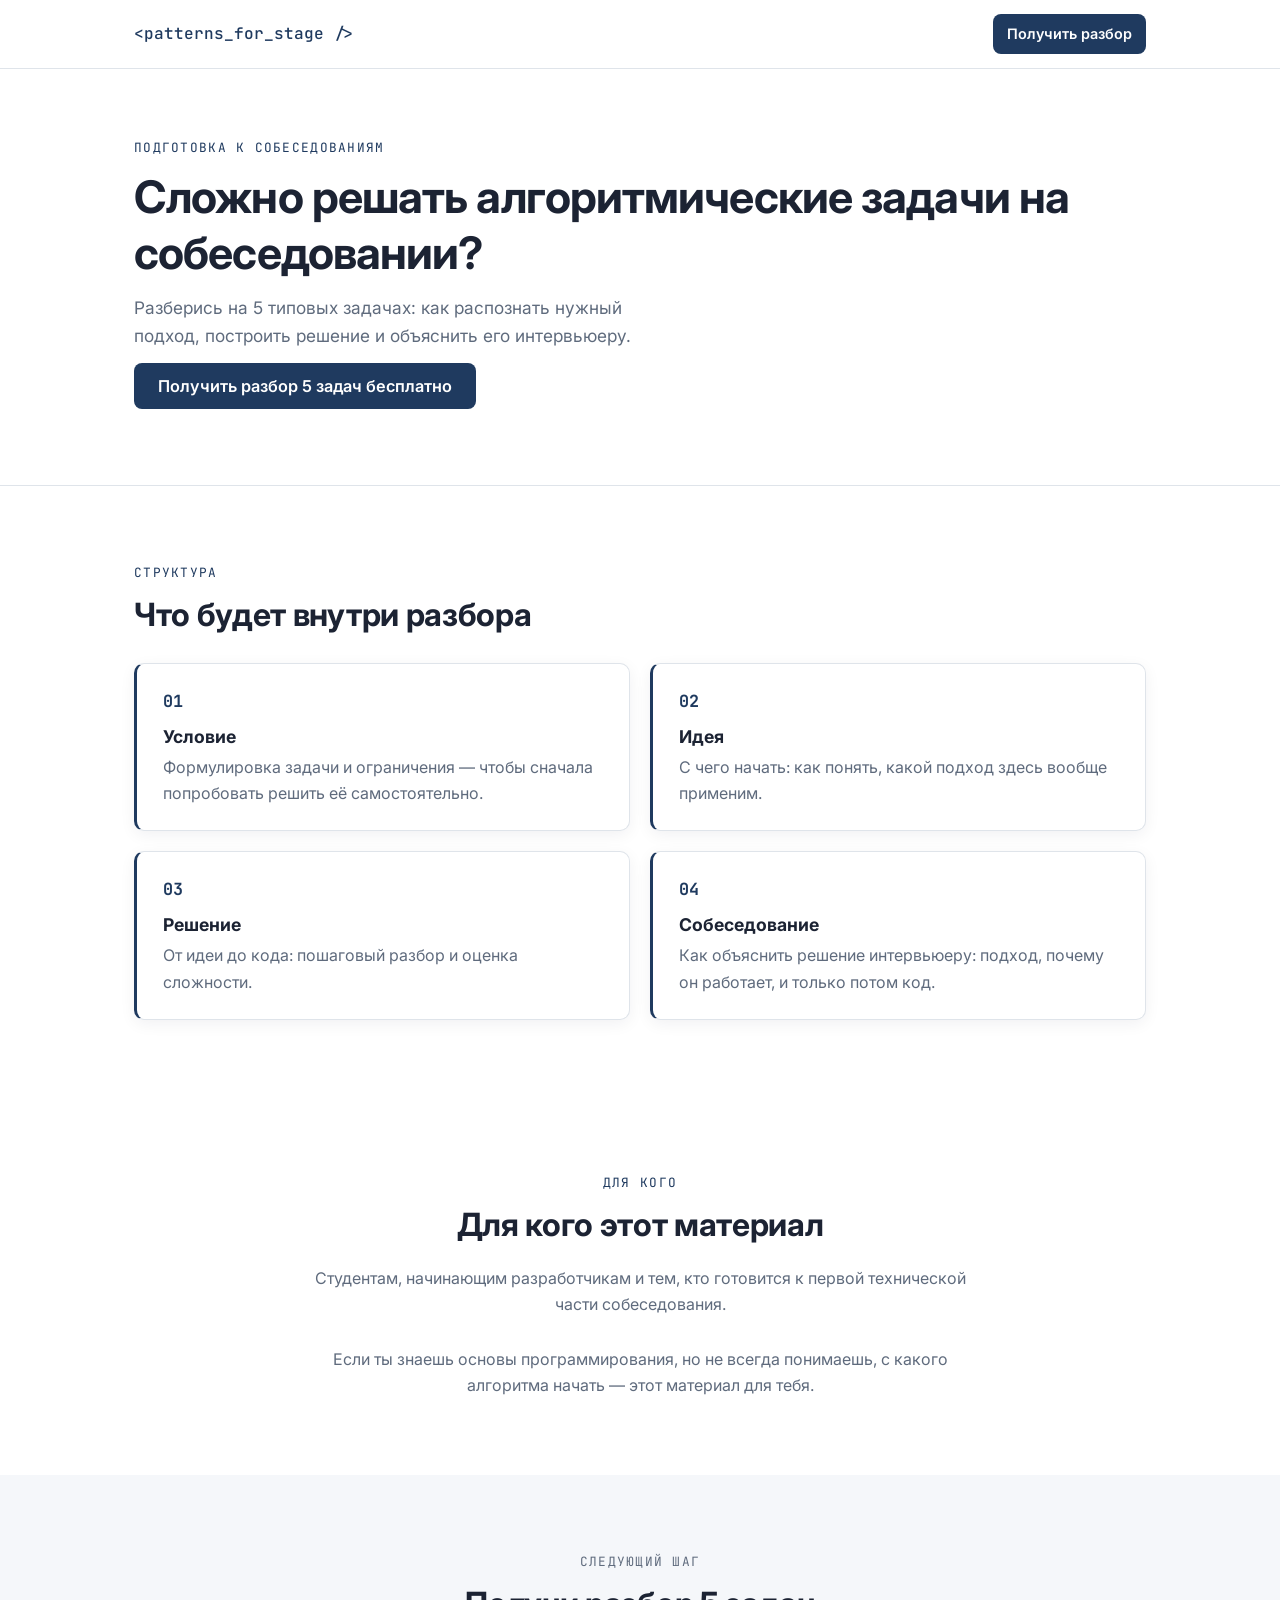
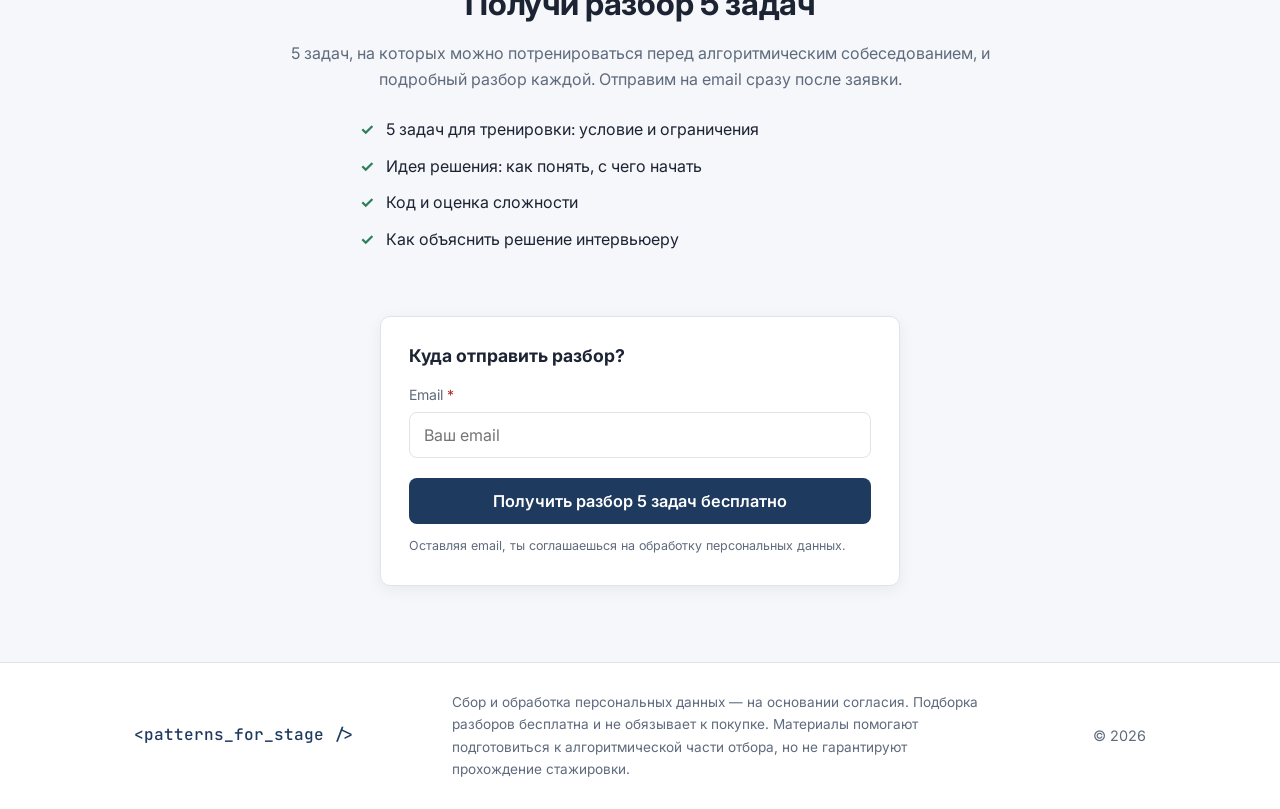
==== commit 946d97eb: "убрал блок-превью «Что внутри?» из hero, сократил заголовок" ====
--- a/index.html
+++ b/index.html
@@ -52,42 +52,12 @@
       <div class="container hero-inner">
         <div class="hero-copy">
           <p class="eyebrow">Подготовка к собеседованиям</p>
-<h1>Сложно понять, как решать алгоритмические задачи на собеседовании?</h1>
+<h1>Сложно решать алгоритмические задачи на собеседовании?</h1>
           <p class="hero-sub">
             Разберись на 5 типовых задачах: как распознать нужный подход,
             построить решение и объяснить его интервьюеру.
           </p>
           <button type="button" class="btn btn-accent btn-lg js-scroll-form hero-cta">Получить разбор 5 задач бесплатно</button>
-        </div>
-        <div class="hero-preview">
-          <p class="eyebrow">Что внутри?</p>
-          <div class="preview">
-            <div class="preview-head">
-              <span class="tag">Разбор задачи №1</span>
-              <span class="tag">IT-собеседование</span>
-            </div>
-            <div class="preview-body">
-              <p class="preview-kicker">Задача №1</p>
-
-              <p class="preview-block-title">Условие</p>
-              <div class="preview-bars">
-                <span class="preview-bar" style="width: 92%"></span>
-                <span class="preview-bar" style="width: 64%"></span>
-              </div>
-
-              <p class="preview-block-title">Как распознать подход</p>
-              <p class="preview-line">→ …</p>
-
-              <p class="preview-block-title">Решение</p>
-              <p class="preview-line">→ …</p>
-
-              <p class="preview-block-title">Сложность</p>
-              <p class="preview-complexity mono">O(•••)</p>
-
-              <p class="preview-block-title">Как объяснить интервьюеру</p>
-              <p class="preview-line">→ …</p>
-            </div>
-          </div>
         </div>
       </div>
     </section>
--- a/styles.css
+++ b/styles.css
@@ -137,7 +137,7 @@
 }
 .hero-inner {
   display: grid;
-  grid-template-columns: 1.15fr 1fr;
+  grid-template-columns: minmax(0, 1fr);
   gap: 48px;
   align-items: center;
 }
@@ -153,57 +153,6 @@
   top: 0;
   color: var(--ok);
   font-weight: 700;
-}
-
-/* ------- Preview (фрагмент разбора) ------- */
-.hero-preview { max-width: 480px; }
-.preview {
-  background: var(--surface);
-  border: 1px solid var(--border);
-  border-radius: 12px;
-  padding: 22px 24px;
-  box-shadow: 0 14px 34px rgba(15, 25, 45, 0.1);
-  font-size: 0.94rem;
-}
-.preview-head { display: flex; gap: 10px; flex-wrap: wrap; margin-bottom: 10px; }
-.tag {
-  font-family: var(--font-mono);
-  font-size: 0.72rem;
-  padding: 5px 10px;
-  border: 1px solid var(--border);
-  border-radius: 6px;
-  color: var(--text-dim);
-  background: var(--bg-alt);
-}
-.preview-kicker {
-  font-family: var(--font-mono);
-  font-weight: 700;
-  font-size: 0.78rem;
-  letter-spacing: 0.06em;
-  text-transform: uppercase;
-  color: var(--accent);
-  margin: 14px 0 4px;
-}
-.preview-bars { display: grid; gap: 8px; margin-top: 4px; }
-.preview-bar {
-  display: block;
-  height: 12px;
-  border-radius: 6px;
-  background: var(--bg-alt);
-  border: 1px solid var(--border);
-}
-.preview-block-title {
-  font-size: 0.8rem;
-  font-weight: 700;
-  color: var(--text-dim);
-  margin: 14px 0 2px;
-}
-.preview-line { margin: 0; }
-.preview-complexity {
-  font-size: 1.2rem;
-  font-weight: 700;
-  color: var(--accent);
-  margin: 2px 0 0;
 }
 
 /* ------- Audience ------- */
@@ -320,7 +269,6 @@
 
 /* ------- Responsive ------- */
 @media (max-width: 920px) {
-  .hero-inner { grid-template-columns: 1fr; }
   .header-nav a:not(.btn):not(.logo) { display: none; }
 }
 
